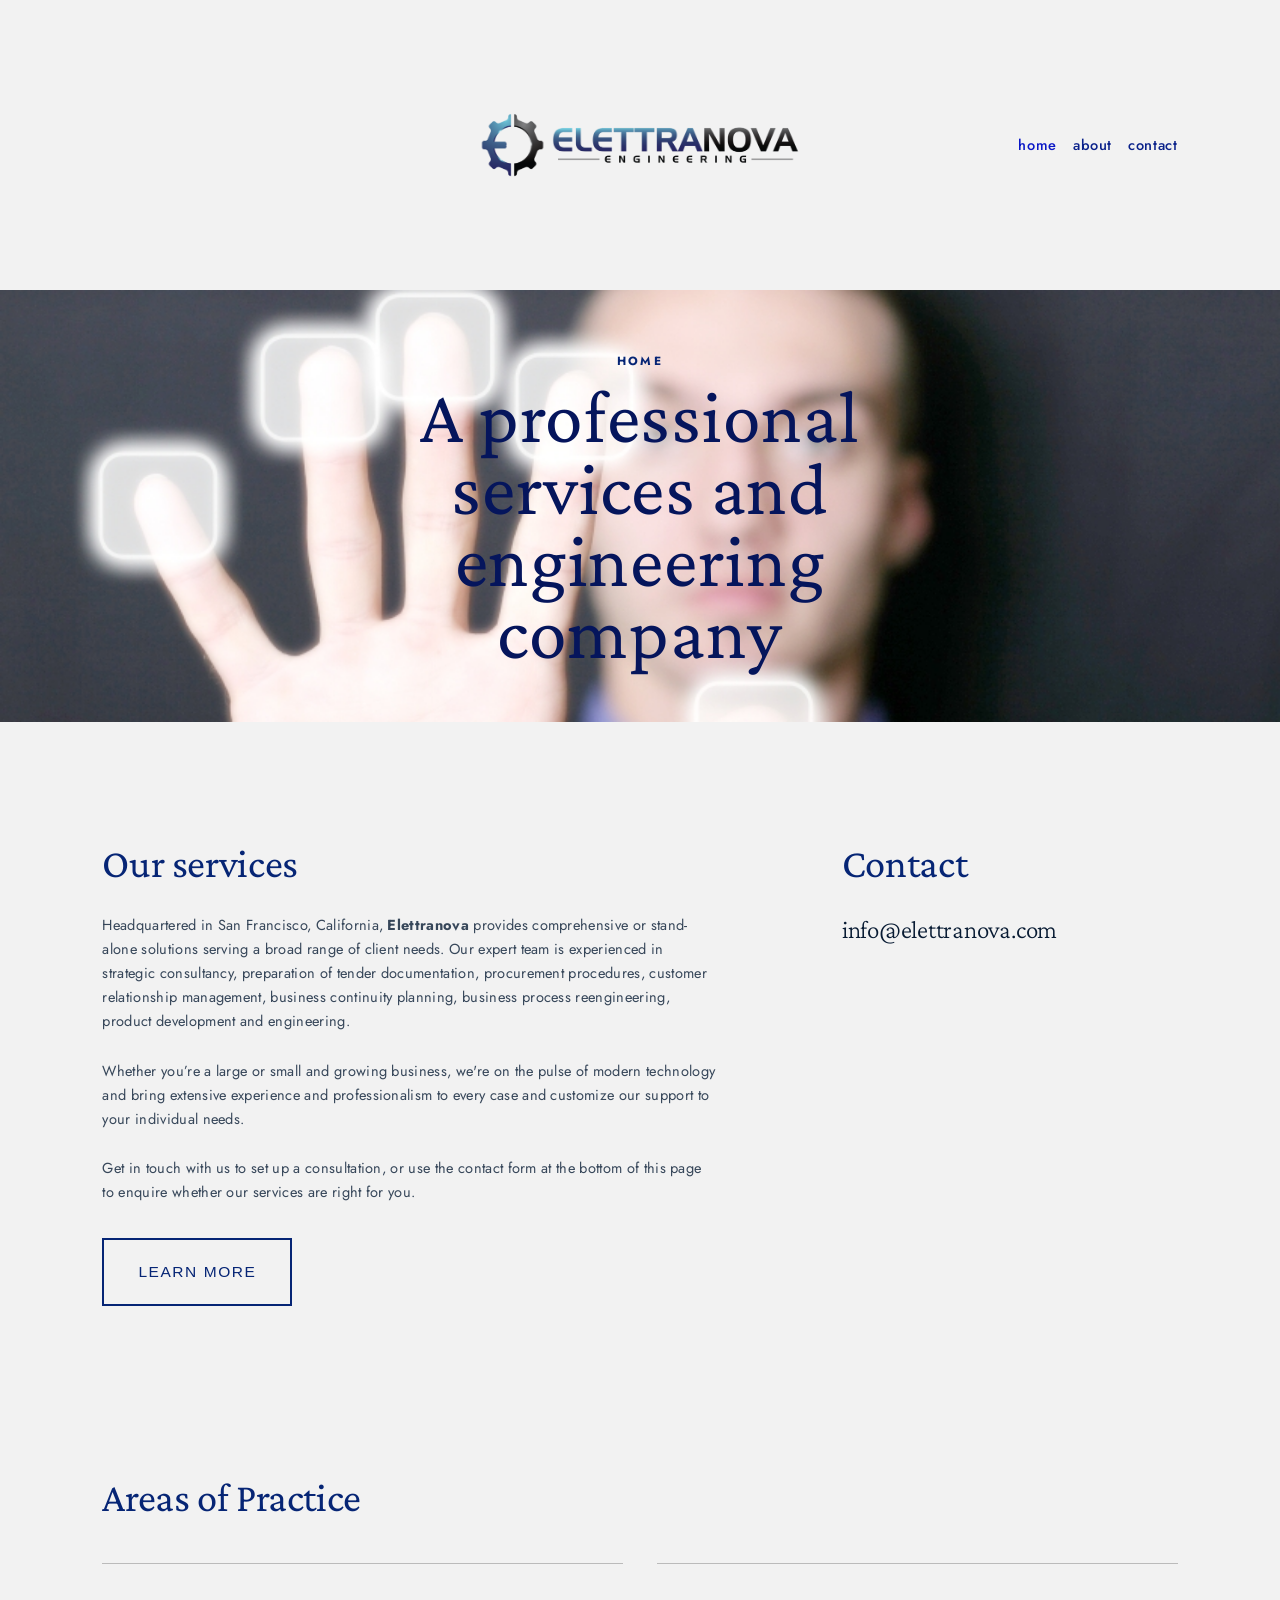
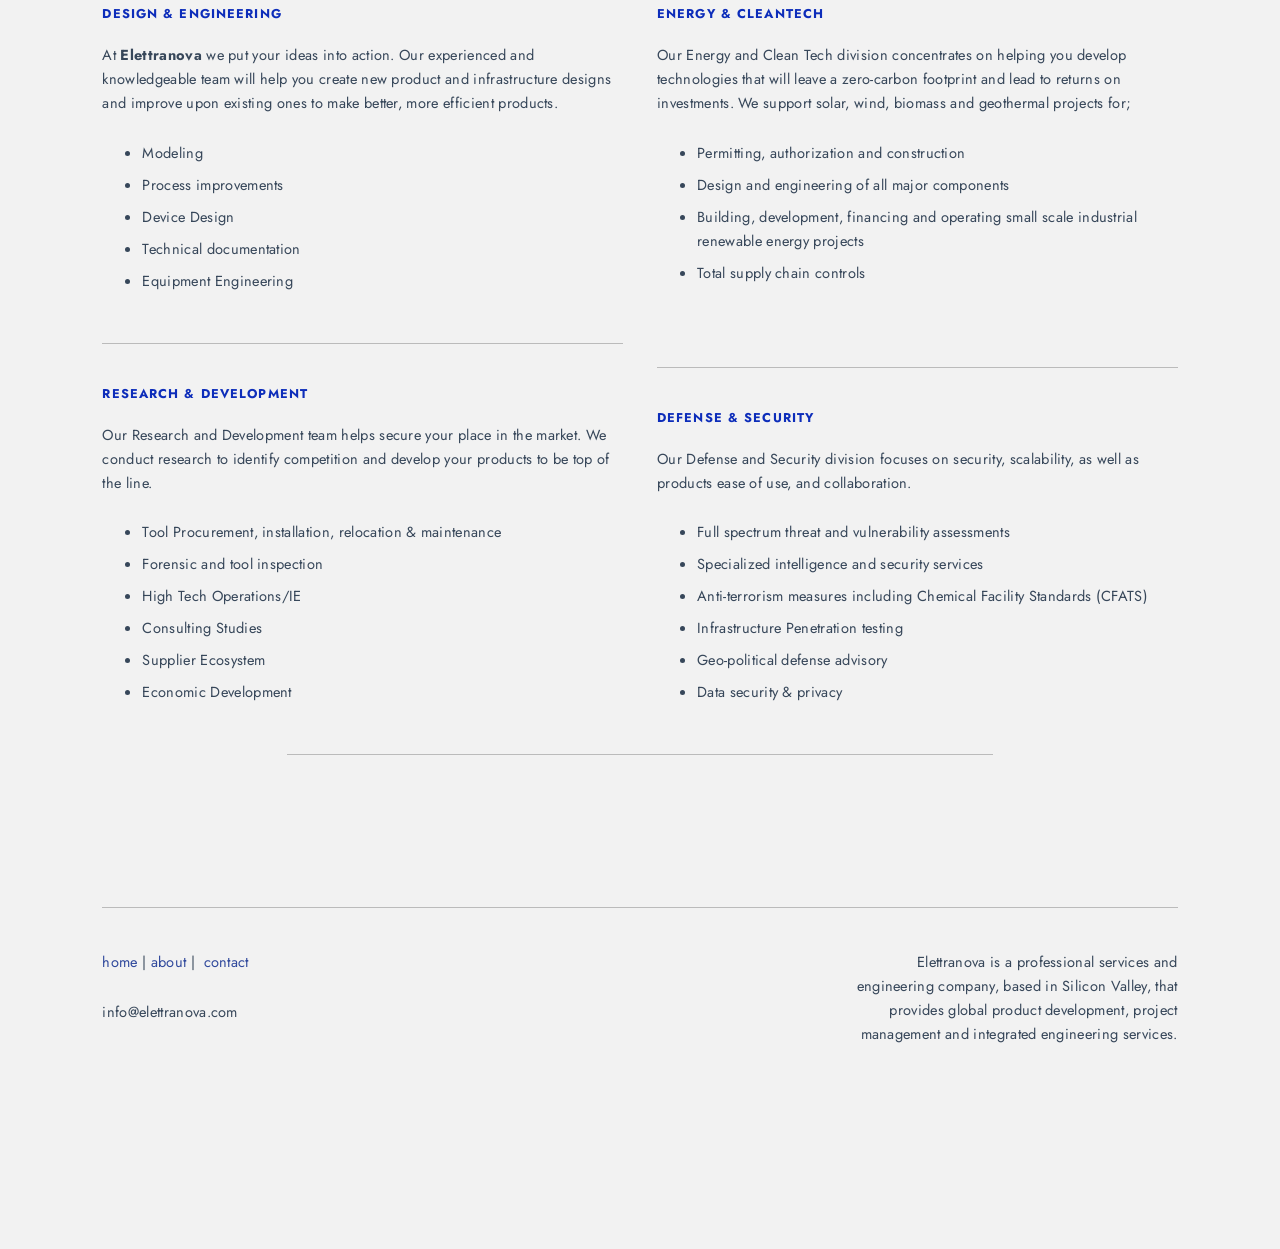
==== index.html @ cbf129d4 "Add static replica of elettranova.com Rebuild the Squarespace site as plain HTML/CSS/JS: home, about" ====
<!doctype html>
<html lang="en-US">
<head>
  <meta charset="utf-8">
  <meta name="viewport" content="width=device-width, initial-scale=1">
  <title>Elettranova Engineering</title>
  <meta name="description" content="A professional services and engineering company">
  <link rel="canonical" href="https://www.elettranova.com/">
  <meta property="og:site_name" content="Elettranova Engineering">
  <meta property="og:title" content="Elettranova Engineering">
  <meta property="og:type" content="website">
  <meta property="og:url" content="https://www.elettranova.com/">
  <meta property="og:description" content="A professional services and engineering company">
  <meta name="twitter:card" content="summary">
  <link rel="preload" href="./assets/fonts/jost-latin-400-normal.woff2" as="font" type="font/woff2" crossorigin>
  <link rel="stylesheet" href="./assets/css/style.css">
</head>
<body>
  <div class="overflow-wrapper">
    <div class="mobile-bar-wrapper">
      <button class="mobile-nav-toggle" type="button" aria-label="Open menu" aria-expanded="false" aria-controls="mobile-nav">
        <svg class="icon-hamburger" viewBox="0 0 24 18" aria-hidden="true"><path d="M0 1.5h24M0 8.5h24M0 15.5h24"/></svg>
        <svg class="icon-close" viewBox="0 0 24 18" aria-hidden="true"><path d="M5 2l14 14M19 2L5 16"/></svg>
      </button>
      <div class="mobile-branding-wrapper">
        <a href="./"><img src="./assets/img/logo.png" alt="Elettranova Engineering" width="1500" height="327"></a>
      </div>
      <div class="mobile-bar-flex-child"></div>
    </div>
    <div class="overlay-nav-container" id="mobile-nav">
      <nav class="mobile-primary-nav-links" aria-label="Mobile">
          <div class="nav-item active"><a href="./" aria-current="page">Home</a></div>
          <div class="nav-item"><a href="./about/">About</a></div>
          <div class="nav-item"><a href="./contact/">Contact</a></div>
      </nav>
    </div>
    <div class="site-container">
      <header class="site-header">
        <div class="header-left"></div>
        <div class="header-center">
          <div class="logo-wrapper">
            <div class="logo-image">
              <a href="./"><img src="./assets/img/logo.png" alt="Elettranova Engineering" width="1500" height="327"></a>
            </div>
          </div>
        </div>
        <div class="header-right">
          <nav class="site-navigation" aria-label="Primary">
            <div class="nav-item active"><a href="./" aria-current="page">Home</a></div>
            <div class="nav-item"><a href="./about/">About</a></div>
            <div class="nav-item"><a href="./contact/">Contact</a></div>
          </nav>
        </div>
      </header>
      <div class="page-banner-wrapper">
        <img class="page-banner-image" src="./assets/img/hero.jpg" alt="" width="849" height="401">
        <div class="page-text-wrapper">
          <h1 class="page-title">Home</h1>
          <div class="page-description"><p>A professional services and engineering company</p></div>
        </div>
      </div>
      <main class="site-page">
        <div class="main-content">
          <div class="row">
            <div class="col col-12">
              <div class="block pt0 pb0 spacer"><div class="spacer-inner">&nbsp;</div></div>
            </div>
          </div>
          <div class="row">
            <div class="col col-7">
              <div class="block text"><h1>Our services</h1><p>Headquartered in San Francisco, California, <strong>Elettranova</strong> provides comprehensive or stand-alone solutions serving a broad range of client needs. Our expert team is experienced in strategic consultancy, preparation of tender documentation, procurement procedures, customer relationship management, business continuity planning, business process reengineering, product development and engineering.</p><p>Whether you’re a large or small and growing business, we're on the pulse of modern technology and bring extensive experience and professionalism to every case and customize our support to your individual needs.</p><p>Get in touch with us to set up a consultation, or use the contact form at the bottom of this page to enquire whether our services are right for you.</p></div>
              <div class="block button-block"><a class="btn" href="./about/">Learn More</a></div>
            </div>
            <div class="col col-5">
              <div class="row">
                <div class="col col-1">
                  <div class="block spacer"><div class="spacer-inner">&nbsp;</div></div>
                </div>
                <div class="col col-4">
                  <div class="block text"><h1>Contact</h1><h2>info@elettranova.com</h2></div>
                </div>
              </div>
            </div>
          </div>
          <div class="row">
            <div class="col col-12">
              <div class="block spacer"><div class="spacer-inner" style="padding-bottom:7.11078%">&nbsp;</div></div>
              <div class="block text"><h1>Areas of Practice</h1></div>
              <div class="row">
                <div class="col col-6">
                  <div class="block rule"><hr></div>
                  <div class="block text"><h3>Design &amp; engineering</h3><p>At <strong>Elettranova</strong> we put your ideas into action. Our experienced and knowledgeable team will help you create new product and infrastructure designs and improve upon existing ones to make better, more efficient products.</p><ul><li><p>Modeling</p></li><li><p>Process improvements</p></li><li><p>Device Design</p></li><li><p>Technical documentation</p></li><li><p>Equipment Engineering</p></li></ul></div>
                  <div class="block rule"><hr></div>
                  <div class="block text"><h3>research &amp; development</h3><p>Our Research and Development team helps secure your place in the market. We conduct research to identify competition and develop your products to be top of the line.</p><ul><li><p>Tool Procurement, installation, relocation &amp; maintenance</p></li><li><p>Forensic and tool inspection</p></li><li><p>High Tech Operations/IE</p></li><li><p>Consulting Studies</p></li><li><p>Supplier Ecosystem</p></li><li><p>Economic Development</p></li></ul></div>
                </div>
                <div class="col col-6">
                  <div class="block rule"><hr></div>
                  <div class="block text"><h3>energy &amp; cleantech</h3><p>Our Energy and Clean Tech division concentrates on helping you develop technologies that will leave a zero-carbon footprint and lead to returns on investments. We support solar, wind, biomass and geothermal projects for;</p><ul><li><p>Permitting, authorization and construction</p></li><li><p>Design and engineering of all major components</p></li><li><p>Building, development, financing and operating small scale industrial renewable energy projects</p></li><li><p>Total supply chain controls</p><p>&nbsp;</p></li></ul></div>
                  <div class="block rule"><hr></div>
                  <div class="block text"><h3>defense &amp; security</h3><p>Our Defense and Security division focuses on security, scalability, as well as products ease of use, and collaboration.</p><ul><li><p>Full spectrum threat and vulnerability assessments</p></li><li><p>Specialized intelligence and security services</p></li><li><p>Anti-terrorism measures including Chemical Facility Standards (CFATS)</p></li><li><p>Infrastructure Penetration testing</p></li><li><p>Geo-political defense advisory</p></li><li><p>Data security &amp; privacy</p></li></ul></div>
                </div>
              </div>
              <div class="row">
                <div class="col col-2">
                  <div class="block spacer"><div class="spacer-inner">&nbsp;</div></div>
                </div>
                <div class="col col-8">
                  <div class="block rule"><hr></div>
                </div>
                <div class="col col-2">
                  <div class="block spacer"><div class="spacer-inner">&nbsp;</div></div>
                </div>
              </div>
            </div>
          </div>
        </div>
      </main>
      <footer class="site-footer">
        <div class="row">
          <div class="col col-12">
            <div class="block pt0 rule"><hr></div>
            <div class="row">
              <div class="col col-7">
                <div class="block text"><p><a href="./">home&nbsp;</a>|&nbsp;<a href="./about/">about&nbsp;</a>|&nbsp;&nbsp;<a href="./contact/">contact</a></p><p>info@elettranova.com</p></div>
              </div>
              <div class="col col-1">
                <div class="block spacer"><div class="spacer-inner">&nbsp;</div></div>
              </div>
              <div class="col col-4">
                <div class="block text"><p class="right">Elettranova is a professional services and engineering company, based in Silicon Valley, that provides global product development, project management and integrated engineering services.</p><p class="right">&nbsp;</p></div>
              </div>
            </div>
            <div class="block spacer"><div class="spacer-inner">&nbsp;</div></div>
          </div>
        </div>
      </footer>
    </div>
  </div>
  <script src="./assets/js/main.js"></script>
</body>
</html>
---- assets/css/style.css ----
/* Elettranova Engineering — static site styles */

/* ---------- Fonts (self-hosted, SIL Open Font License) ---------- */
@font-face { font-family: "Jost"; font-weight: 400; font-style: normal; font-display: swap; size-adjust: 91%; src: url("../fonts/jost-latin-400-normal.woff2") format("woff2"); }
@font-face { font-family: "Jost"; font-weight: 500; font-style: normal; font-display: swap; size-adjust: 91%; src: url("../fonts/jost-latin-500-normal.woff2") format("woff2"); }
@font-face { font-family: "Jost"; font-weight: 700; font-style: normal; font-display: swap; size-adjust: 91%; src: url("../fonts/jost-latin-700-normal.woff2") format("woff2"); }
@font-face { font-family: "Jost"; font-weight: 700; font-style: italic; font-display: swap; size-adjust: 91%; src: url("../fonts/jost-latin-700-italic.woff2") format("woff2"); }
@font-face { font-family: "Crimson Pro"; font-weight: 300; font-style: normal; font-display: swap; size-adjust: 105%; src: url("../fonts/crimson-pro-latin-300-normal.woff2") format("woff2"); }
@font-face { font-family: "Crimson Pro"; font-weight: 400; font-style: normal; font-display: swap; size-adjust: 105%; src: url("../fonts/crimson-pro-latin-400-normal.woff2") format("woff2"); }
@font-face { font-family: "Barlow Condensed"; font-weight: 500; font-style: normal; font-display: swap; src: url("../fonts/barlow-condensed-latin-500-normal.woff2") format("woff2"); }
@font-face { font-family: "Barlow Condensed"; font-weight: 700; font-style: normal; font-display: swap; src: url("../fonts/barlow-condensed-latin-700-normal.woff2") format("woff2"); }

:root {
  --bg: #f2f2f2;
  --text: rgba(8, 27, 51, .8);
  --ink: #081b33;
  --heading: #062575;
  --accent: #0d2dba;
  --link: #30499c;
  --nav: #0a218a;
  --nav-active: #0a17c7;
  --rule: #bbb;
  --sans: "Jost", "Futura PT", Futura, "Century Gothic", "Trebuchet MS", sans-serif;
  --serif: "Crimson Pro", Calluna, Georgia, "Times New Roman", serif;
  --condensed: "Barlow Condensed", "Futura PT Condensed", "Arial Narrow", sans-serif;
  --outer: 8vw;
  --gutter: 17px;
}

/* ---------- Base ---------- */
*, *::before, *::after { box-sizing: border-box; }
html { -webkit-text-size-adjust: 100%; }
body {
  margin: 0;
  background: var(--bg);
  color: var(--text);
  font-family: var(--sans);
  font-size: 16px;
  font-weight: 400;
  line-height: 1.5em;
  letter-spacing: .02em;
  text-rendering: optimizeLegibility;
  -webkit-font-smoothing: antialiased;
  overflow-x: hidden;
}
img { border: 0; max-width: 100%; }
a { color: var(--link); text-decoration: none; }
strong { font-weight: 700; }
.overflow-wrapper { min-height: 100vh; background: var(--bg); position: relative; }

/* ---------- Desktop header ---------- */
.site-header {
  display: flex;
  align-items: center;
  margin: 68px 0 0;
  padding: 0 var(--outer);
}
.site-header > div { flex: 1 1 0; display: flex; align-items: center; }
.site-header > .header-center { flex: 0 0 auto; }
.site-header > .header-right { justify-content: flex-end; }
.logo-wrapper { margin: 42px 0; }
.logo-image { line-height: 0; }
.logo-image a { display: block; }
.logo-image img { display: block; width: auto; height: auto; max-width: 100%; max-height: 70px; }
.site-navigation {
  display: flex;
  font-size: 16px;
  font-weight: 500;
  line-height: 1em;
  letter-spacing: .04em;
  text-transform: lowercase;
}
.site-navigation .nav-item + .nav-item { margin-left: 16px; }
.site-navigation a { color: var(--nav); transition: color .14s linear; }
.site-navigation .active a,
.site-navigation a:hover { color: var(--nav-active); }

/* ---------- Mobile bar + overlay nav ---------- */
.mobile-bar-wrapper { display: none; }
.overlay-nav-container { display: none; }

/* ---------- Page banner (home) ---------- */
.page-banner-wrapper {
  position: relative;
  display: flex;
  align-items: center;
  justify-content: center;
  min-height: 48vh;
  margin-top: 68px;
  background: var(--ink);
  overflow: hidden;
}
.page-banner-image {
  position: absolute;
  inset: 0;
  width: 100%;
  height: 100%;
  max-width: none;
  object-fit: cover;
  object-position: 50% 50%;
}
.page-text-wrapper { position: relative; text-align: center; }
.page-banner-wrapper .page-text-wrapper {
  width: 60%;
  padding: 0 5vw;
  margin: 24px 0;
}
.page-title {
  margin: 0 auto 3px;
  font-family: var(--sans);
  font-weight: 700;
  text-transform: uppercase;
  letter-spacing: .18em;
}
.page-banner-wrapper .page-title {
  max-width: 546px;
  font-size: 13px;
  line-height: 2.6em;
  color: var(--heading);
}
.page-description p {
  margin: 0;
  font-family: var(--serif);
  line-height: 1em;
}
.page-banner-wrapper .page-description p {
  font-size: clamp(45px, 5.625vw, 81px);
  font-weight: 400;
  letter-spacing: .01em;
  color: #05155c;
}

/* ---------- Page intro (about / contact) ---------- */
.page-intro {
  max-width: 50vw;
  margin: 90px auto 135px;
}
.page-intro .page-title {
  font-size: 14px;
  line-height: 2em;
  color: var(--accent);
}
.page-intro .page-description p {
  font-size: clamp(44px, 5.625vw, 81px);
  font-weight: 300;
  letter-spacing: -.01em;
  color: var(--heading);
}

/* ---------- Page body ---------- */
.site-page {
  max-width: 1920px;
  padding: 0 var(--outer);
  margin-bottom: max(var(--outer), 68px);
}
.page-banner-wrapper + .site-page { margin-top: 68px; }
.site-page::before, .site-page::after { content: ""; display: table; clear: both; }

/* ---------- 12-column grid ---------- */
.row { --cols: 12; }
.main-content > .row, .site-footer > .row { margin: 0 calc(var(--gutter) * -1); }
.row::after { content: ""; display: table; clear: both; }
.col { float: left; min-height: 1px; }
.col-1 { width: calc(1 / var(--cols) * 100%); }
.col-2 { width: calc(2 / var(--cols) * 100%); }
.col-3 { width: calc(3 / var(--cols) * 100%); }
.col-4 { width: calc(4 / var(--cols) * 100%); }
.col-5 { width: calc(5 / var(--cols) * 100%); }
.col-6 { width: calc(6 / var(--cols) * 100%); }
.col-7 { width: calc(7 / var(--cols) * 100%); }
.col-8 { width: calc(8 / var(--cols) * 100%); }
.col-9 { width: calc(9 / var(--cols) * 100%); }
.col-10 { width: calc(10 / var(--cols) * 100%); }
.col-11 { width: calc(11 / var(--cols) * 100%); }
.col-12 { width: calc(12 / var(--cols) * 100%); }
.col-2 > .row { --cols: 2; }
.col-3 > .row { --cols: 3; }
.col-4 > .row { --cols: 4; }
.col-5 > .row { --cols: 5; }
.col-6 > .row { --cols: 6; }
.col-7 > .row { --cols: 7; }
.col-8 > .row { --cols: 8; }
.col-9 > .row { --cols: 9; }
.col-10 > .row { --cols: 10; }
.col-11 > .row { --cols: 11; }
.block { padding: var(--gutter); }
.block::after { content: ""; display: table; clear: both; }
.block.pt0 { padding-top: 0; }
.block.pb0 { padding-bottom: 0; }

.spacer-inner { height: 34px; }
.spacer-inner[style] { height: auto; }

.rule hr {
  height: 1px;
  margin: 8px 0;
  border: 0;
  background: var(--rule);
}

.image img { display: block; width: 100%; height: auto; aspect-ratio: 1 / 1.208; object-fit: cover; }
.image { padding-bottom: calc(var(--gutter) + 16px); }

/* ---------- Text blocks ---------- */
.text h1, .text h2, .text h3, .text p { white-space: normal; }
.text h1 {
  margin: 0 0 .67em;
  font-family: var(--serif);
  font-size: clamp(28px, 3.0208vw, 43.5px);
  font-weight: 400;
  line-height: 1.2em;
  letter-spacing: -.01em;
  color: var(--heading);
}
.text h2 {
  margin: .83em 0;
  font-family: var(--serif);
  font-size: clamp(22px, 1.875vw, 27px);
  font-weight: 300;
  line-height: 1.4em;
  letter-spacing: -.01em;
  color: var(--ink);
}
.text h3 {
  margin: 0 0 1em;
  font-size: 14px;
  font-weight: 700;
  line-height: 1.2em;
  letter-spacing: .08em;
  text-transform: uppercase;
  color: var(--accent);
}
.text p { margin: 1.25em 0 1.6em; }
.text ul { margin: 16px 0 0; padding-left: 40px; }
.text li p { margin: 8px 0; }
.text > :first-child { margin-top: 0; }
.text > :last-child { margin-bottom: 0; }
.text .right { text-align: right; }

/* ---------- Buttons ---------- */
.btn {
  display: inline-block;
  padding: 21px 34px;
  border: 2px solid var(--heading);
  background: transparent;
  color: var(--heading);
  font-family: var(--condensed);
  font-size: 15.5px;
  font-weight: 500;
  line-height: 22px;
  letter-spacing: .1em;
  text-transform: uppercase;
  text-align: center;
  transition: background-color .1s linear, color .1s linear;
}
.btn:hover { background: var(--heading); color: #fff; }

/* ---------- Contact form ---------- */
.contact-form { line-height: 19px; }
.contact-form fieldset { min-width: 0; margin: 0; padding: 0; border: 0; }
.contact-form legend { display: block; padding: 0; }
.contact-form .form-item { margin-bottom: 18px; }
.contact-form .title { display: block; height: 19px; line-height: 19px; white-space: nowrap; }
.contact-form label.title { height: 23px; }
.contact-form label.phone-title { height: 19px; }
.contact-form .required {
  margin-left: 7px;
  font-size: 12px;
  line-height: 12px;
  opacity: .7;
}
.contact-form .name-fields { display: flex; gap: 10px; }
.contact-form .name-fields .field { flex: 1 1 0; min-width: 0; padding-top: 4px; }
.contact-form .caption {
  display: block;
  margin-bottom: 1px;
  font-size: 12px;
  line-height: 14px;
  white-space: nowrap;
}
.contact-form .caption .required { margin-left: 5px; }
.contact-form input[type="text"],
.contact-form input[type="email"],
.contact-form input[type="tel"],
.contact-form textarea {
  display: block;
  width: 100%;
  margin: 0;
  padding: 10px;
  border: 1px solid #a9a9a9;
  border-radius: 0;
  background: #fafafa;
  color: #000;
  font-family: var(--sans);
  font-size: 16px;
  line-height: 19px;
  letter-spacing: normal;
  -webkit-appearance: none;
  appearance: none;
}
.contact-form textarea { min-height: 100px; height: 100px; resize: vertical; }
.contact-form input:focus,
.contact-form textarea:focus { outline: 2px solid var(--ink); outline-offset: -2px; }
.contact-form .option { margin: 6px 0 4px; font-size: 13px; line-height: 16px; }
.contact-form .option label { display: flex; width: fit-content; align-items: center; cursor: pointer; }
.contact-form .option input {
  flex: none;
  width: 16px;
  height: 16px;
  margin: 0 11px 0 0;
  border: 1px solid #a9a9a9;
  border-radius: 0;
  background: #fafafa;
  cursor: pointer;
  -webkit-appearance: none;
  appearance: none;
}
.contact-form .option input:checked {
  background: #fafafa url("data:image/svg+xml,%3Csvg xmlns='http://www.w3.org/2000/svg' viewBox='0 0 14 14'%3E%3Cpath d='M3 7.2l2.6 2.6L11 4.4' fill='none' stroke='%23081b33' stroke-width='1.6'/%3E%3C/svg%3E") center / 14px no-repeat;
}
.contact-form .option input:focus-visible { outline: 2px solid var(--ink); outline-offset: 1px; }
.contact-form .description {
  margin: 0 0 4px;
  padding: 6px 0;
  font-size: 12px;
  line-height: 14px;
  opacity: .7;
}
.contact-form .hp { position: absolute; left: -5000px; }
.contact-form .field-error {
  display: none;
  margin: 6px 0 0;
  font-size: 13px;
  line-height: 16px;
  color: #cc3b3b;
}
.contact-form .invalid .field-error { display: block; }
.contact-form .invalid input:not([type="checkbox"]),
.contact-form .invalid textarea { border-color: #cc3b3b; }
.contact-form button {
  display: inline-block;
  margin: 0;
  padding: 16px 40px;
  border: 2px solid var(--ink);
  border-radius: 0;
  background: transparent;
  color: var(--ink);
  font-family: var(--condensed);
  font-size: 16px;
  font-weight: 700;
  line-height: 19px;
  letter-spacing: 1px;
  text-transform: uppercase;
  cursor: pointer;
  transition: background-color .1s linear, color .1s linear;
  -webkit-appearance: none;
  appearance: none;
}
.contact-form button:hover { background: var(--ink); color: #fff; }
.form-submitted { margin: 0; }

/* ---------- Footer ---------- */
.site-footer {
  max-width: 1920px;
  padding: 0 var(--outer);
  margin: 0 0 68px;
}

/* ---------- Tablet / mobile chrome (<= 768px) ---------- */
@media only screen and (max-width: 768px) {
  :root { --outer: 6vw; }
  .site-header { display: none; }

  .mobile-bar-wrapper {
    position: relative;
    z-index: 9999;
    display: flex;
    justify-content: space-between;
    align-items: center;
    width: 100%;
  }
  .mobile-nav-toggle {
    display: block;
    margin: 0;
    padding: 6vw;
    border: 0;
    background: none;
    line-height: 0;
    cursor: pointer;
    -webkit-tap-highlight-color: transparent;
  }
  .mobile-nav-toggle svg { display: block; width: 24px; height: 18px; fill: none; stroke: rgba(8, 27, 51, .6); stroke-width: 1.5px; }
  .mobile-nav-toggle .icon-close { display: none; stroke-width: 2px; }
  .mobile-menu-open .mobile-nav-toggle .icon-close { display: block; }
  .mobile-menu-open .mobile-nav-toggle .icon-hamburger { display: none; }
  .mobile-branding-wrapper a { display: block; max-width: 38px; margin: auto; }
  .mobile-branding-wrapper img { display: block; max-width: 100%; height: auto; }
  .mobile-bar-flex-child { width: calc(24px + 12vw); }

  .overlay-nav-container {
    position: absolute;
    z-index: 9998;
    top: 0;
    right: 0;
    bottom: 0;
    left: 0;
    min-height: 100vh;
    display: flex;
    flex-direction: column;
    align-items: center;
    justify-content: center;
    background: var(--bg);
    text-align: center;
    opacity: 0;
    visibility: hidden;
    pointer-events: none;
    transition: opacity .1s linear, visibility 0s linear .1s;
  }
  .mobile-menu-open .overlay-nav-container {
    position: fixed;
    opacity: 1;
    visibility: visible;
    pointer-events: auto;
    transition: opacity .1s linear;
  }
  .mobile-menu-open { overflow: hidden; }
  .mobile-primary-nav-links {
    width: 100%;
    font-size: 18px;
    font-weight: 700;
    line-height: 2em;
    letter-spacing: .08em;
    text-transform: uppercase;
  }
  .mobile-primary-nav-links a { display: block; color: var(--ink); }

  .page-banner-wrapper { margin-top: 0; }
}

@media only screen and (max-width: 767px) {
  .page-intro { max-width: 90vw; }
}

/* ---------- Stacked grid (<= 640px) ---------- */
@media only screen and (max-width: 640px) {
  .page-banner-wrapper .page-text-wrapper { width: 100%; }
  .col { float: none; width: 100%; }
  .block, .block.pt0, .block.pb0 { padding: var(--gutter); }
  .image { padding-bottom: calc(var(--gutter) + 16px); }
  .block.spacer { display: none; }
}
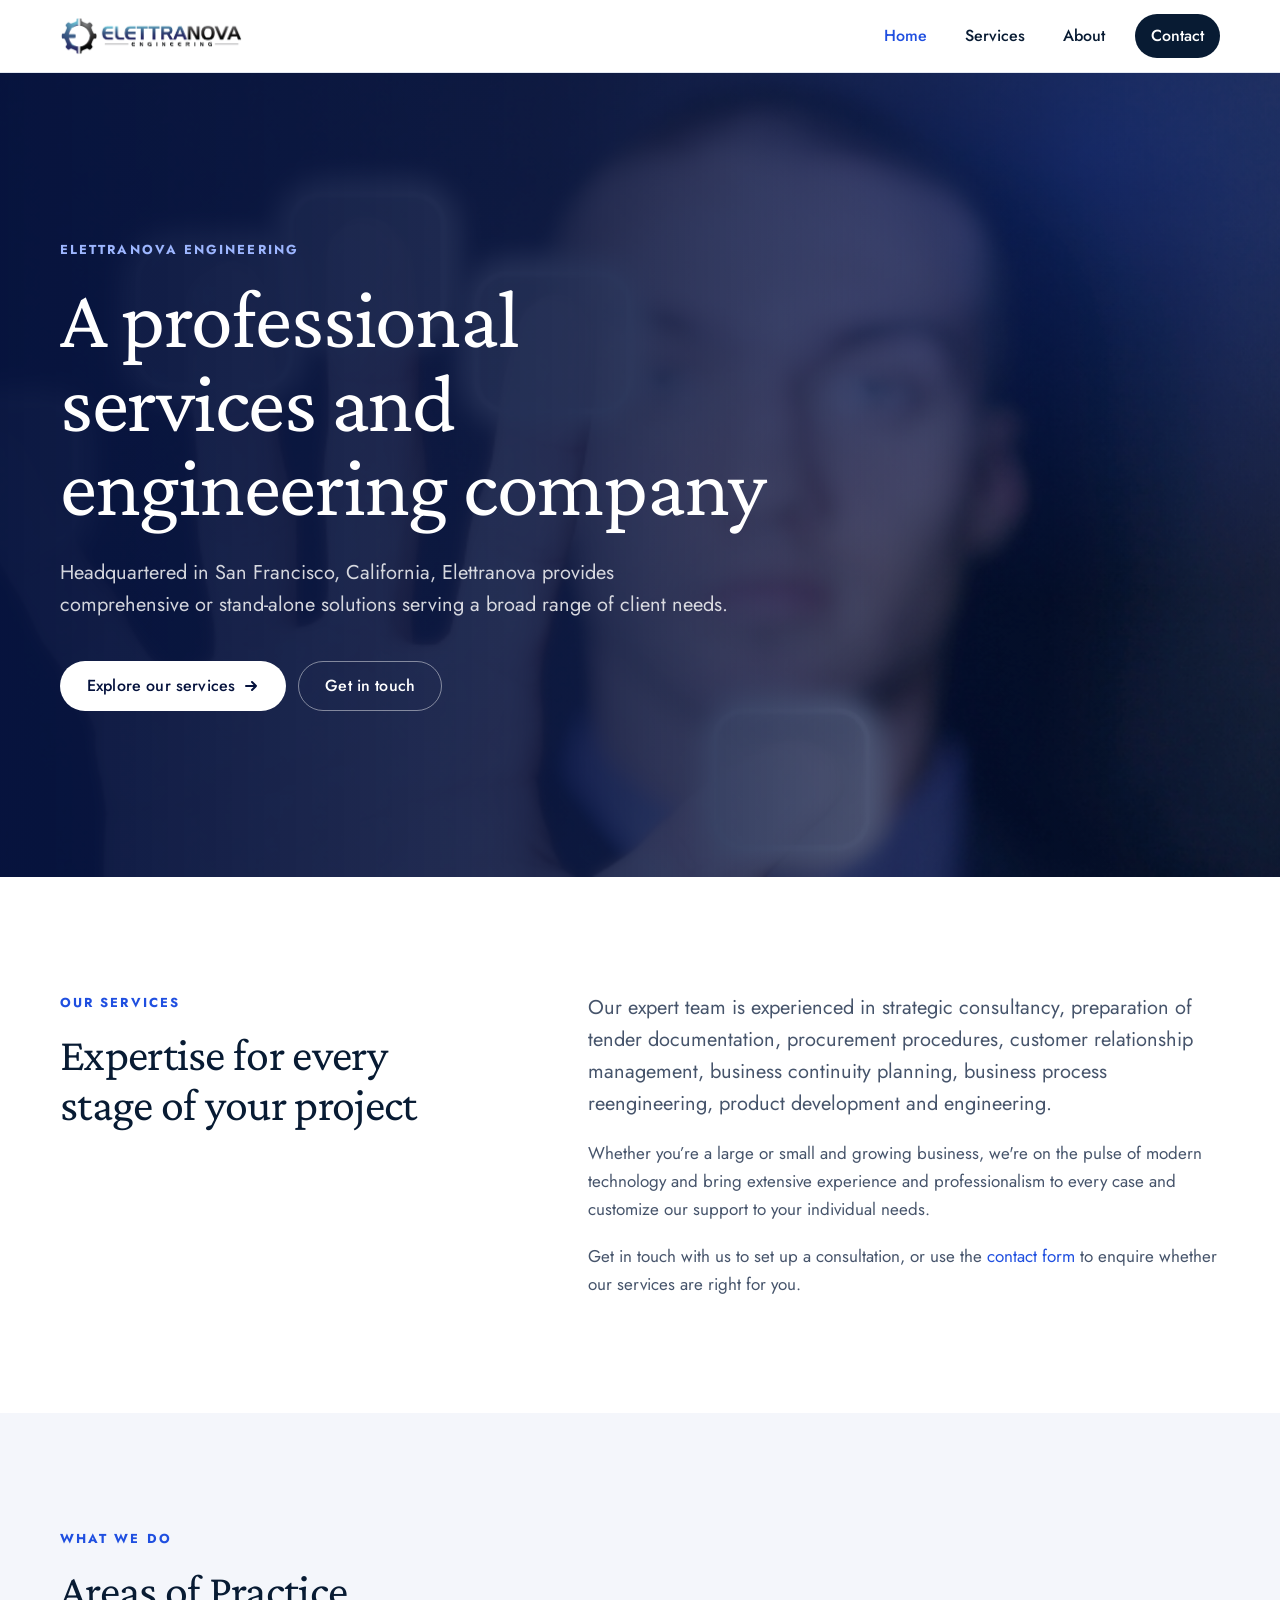
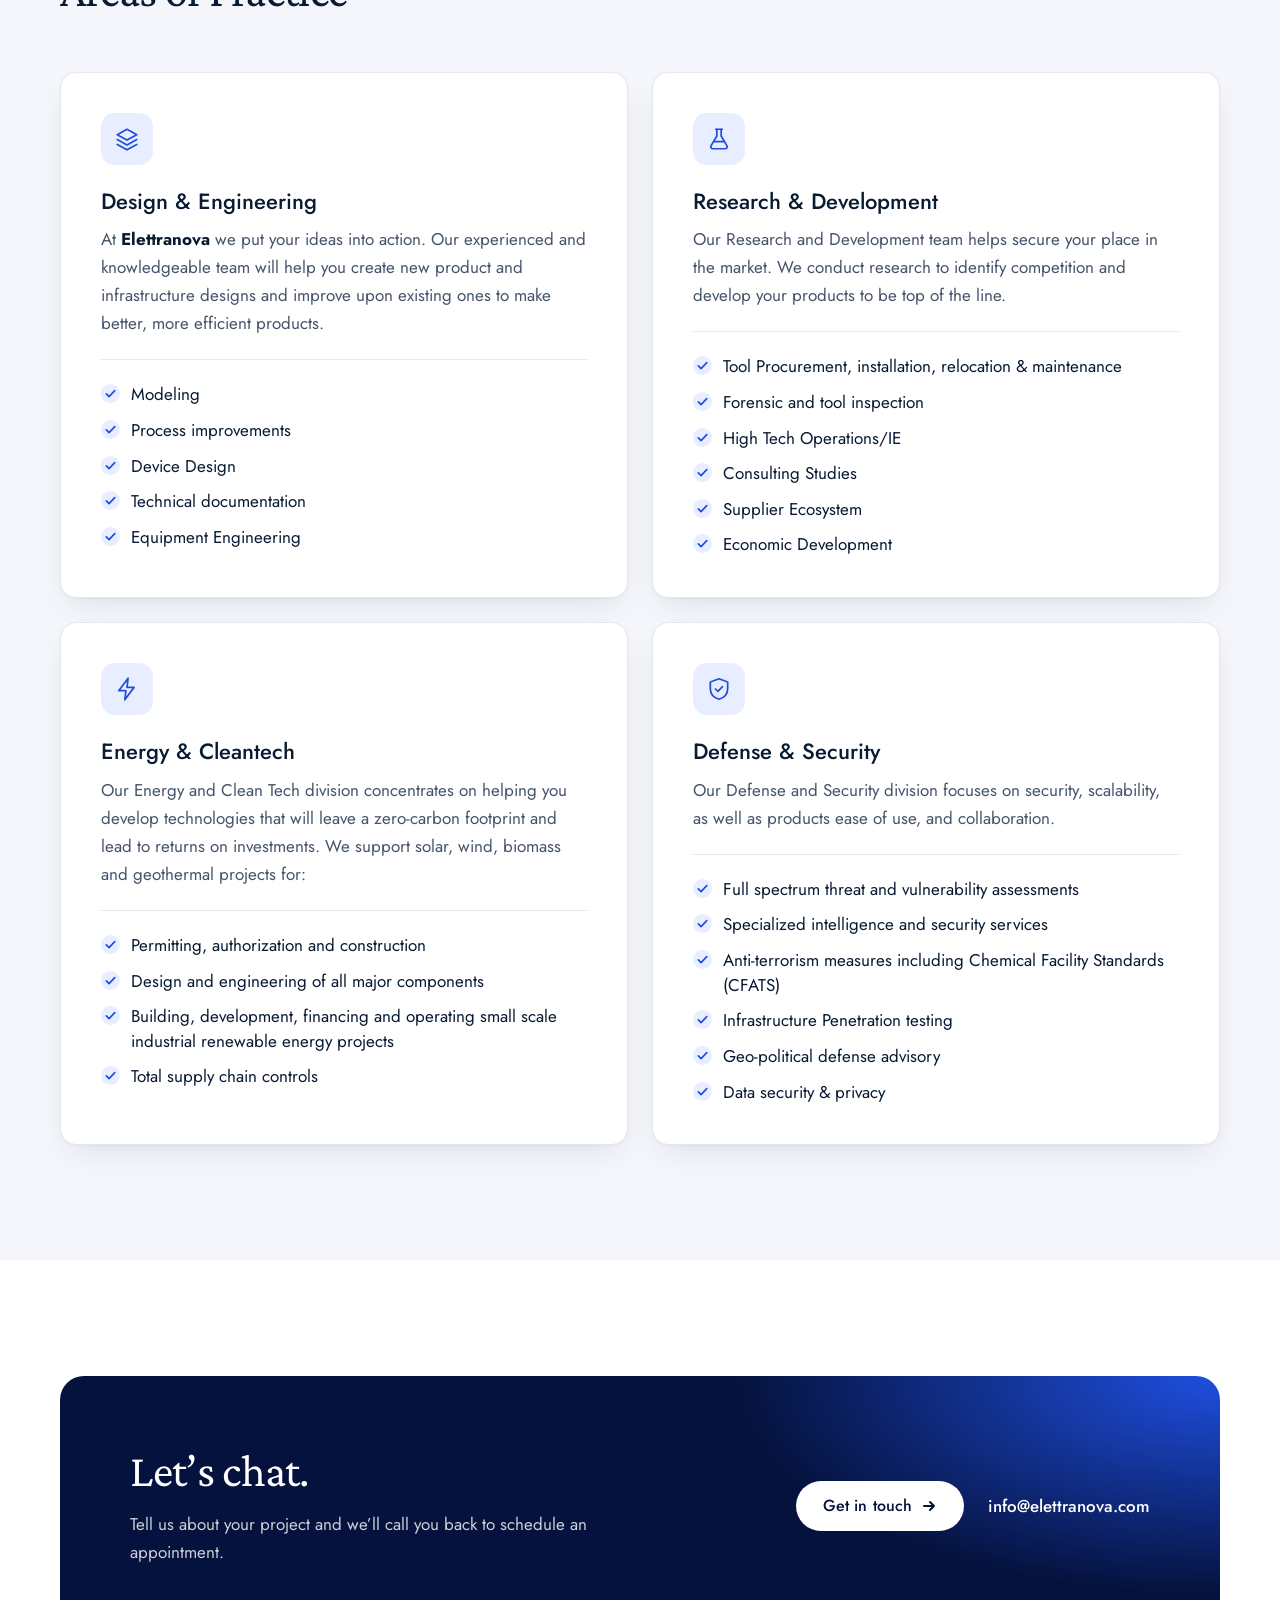
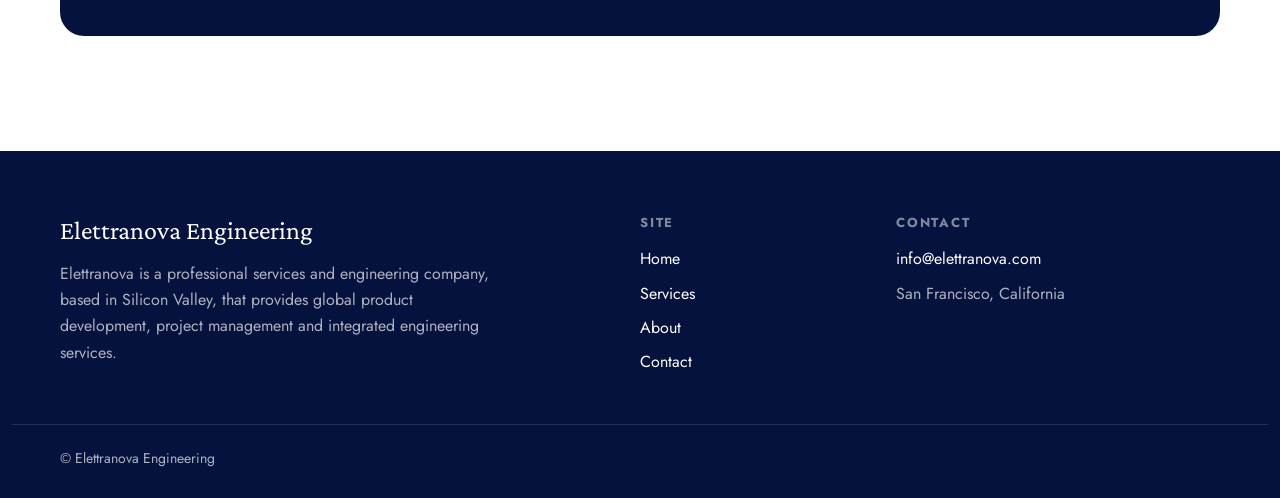
==== commit d26473ea: "Redesign site around services; remove Leadership section Modernise the layout: sticky header, full-w" ====
--- a/index.html
+++ b/index.html
@@ -12,130 +12,156 @@
   <meta property="og:url" content="https://www.elettranova.com/">
   <meta property="og:description" content="A professional services and engineering company">
   <meta name="twitter:card" content="summary">
+  <meta name="theme-color" content="#05123d">
   <link rel="preload" href="./assets/fonts/jost-latin-400-normal.woff2" as="font" type="font/woff2" crossorigin>
   <link rel="stylesheet" href="./assets/css/style.css">
 </head>
 <body>
-  <div class="overflow-wrapper">
-    <div class="mobile-bar-wrapper">
-      <button class="mobile-nav-toggle" type="button" aria-label="Open menu" aria-expanded="false" aria-controls="mobile-nav">
-        <svg class="icon-hamburger" viewBox="0 0 24 18" aria-hidden="true"><path d="M0 1.5h24M0 8.5h24M0 15.5h24"/></svg>
-        <svg class="icon-close" viewBox="0 0 24 18" aria-hidden="true"><path d="M5 2l14 14M19 2L5 16"/></svg>
+  <header class="site-header">
+    <div class="wrap header-inner">
+      <a class="logo" href="./"><img src="./assets/img/logo.png" alt="Elettranova Engineering" width="1500" height="327"></a>
+      <button class="mobile-nav-toggle" type="button" aria-label="Open menu" aria-expanded="false" aria-controls="site-nav">
+        <svg class="icon-hamburger" viewBox="0 0 24 24" aria-hidden="true"><path d="M3 6.5h18M3 12h18M3 17.5h18"/></svg>
+        <svg class="icon-close" viewBox="0 0 24 24" aria-hidden="true"><path d="M5 5l14 14M19 5L5 19"/></svg>
       </button>
-      <div class="mobile-branding-wrapper">
-        <a href="./"><img src="./assets/img/logo.png" alt="Elettranova Engineering" width="1500" height="327"></a>
-      </div>
-      <div class="mobile-bar-flex-child"></div>
-    </div>
-    <div class="overlay-nav-container" id="mobile-nav">
-      <nav class="mobile-primary-nav-links" aria-label="Mobile">
-          <div class="nav-item active"><a href="./" aria-current="page">Home</a></div>
-          <div class="nav-item"><a href="./about/">About</a></div>
-          <div class="nav-item"><a href="./contact/">Contact</a></div>
+      <nav class="site-nav" id="site-nav" aria-label="Primary">
+        <a href="./" aria-current="page">Home</a>
+        <a href="./#services">Services</a>
+        <a href="./about/">About</a>
+        <a class="nav-cta" href="./contact/">Contact</a>
       </nav>
     </div>
-    <div class="site-container">
-      <header class="site-header">
-        <div class="header-left"></div>
-        <div class="header-center">
-          <div class="logo-wrapper">
-            <div class="logo-image">
-              <a href="./"><img src="./assets/img/logo.png" alt="Elettranova Engineering" width="1500" height="327"></a>
-            </div>
+  </header>
+
+  <main>
+    <section class="hero">
+      <img class="hero-image" src="./assets/img/hero.jpg" alt="" width="849" height="401">
+      <div class="wrap hero-inner">
+        <span class="eyebrow">Elettranova Engineering</span>
+        <h1>A professional services and engineering company</h1>
+        <p class="lead">Headquartered in San Francisco, California, Elettranova provides comprehensive or stand-alone solutions serving a broad range of client needs.</p>
+        <div class="hero-actions">
+          <a class="btn btn-light" href="#services">Explore our services <svg viewBox="0 0 16 16" aria-hidden="true"><path d="M3 8h10M9 4l4 4-4 4"/></svg></a>
+          <a class="btn btn-ghost" href="./contact/">Get in touch</a>
+        </div>
+      </div>
+    </section>
+
+    <section class="section">
+      <div class="wrap split">
+        <div>
+          <span class="eyebrow">Our services</span>
+          <h2>Expertise for every stage of your project</h2>
+        </div>
+        <div class="prose">
+          <p class="lead">Our expert team is experienced in strategic consultancy, preparation of tender documentation, procurement procedures, customer relationship management, business continuity planning, business process reengineering, product development and engineering.</p>
+          <p>Whether you’re a large or small and growing business, we're on the pulse of modern technology and bring extensive experience and professionalism to every case and customize our support to your individual needs.</p>
+          <p>Get in touch with us to set up a consultation, or use the <a href="./contact/">contact form</a> to enquire whether our services are right for you.</p>
+        </div>
+      </div>
+    </section>
+
+    <section class="section section-soft" id="services">
+      <div class="wrap">
+        <div class="section-head">
+          <span class="eyebrow">What we do</span>
+          <h2>Areas of Practice</h2>
+        </div>
+        <div class="cards">
+          <article class="card" id="design">
+            <span class="card-icon"><svg viewBox="0 0 24 24" aria-hidden="true"><path d="M12 3l9 5-9 5-9-5 9-5z"/><path d="M3 12.5l9 5 9-5"/><path d="M3 17l9 5 9-5"/></svg></span>
+            <h3>Design &amp; Engineering</h3>
+            <p>At <strong>Elettranova</strong> we put your ideas into action. Our experienced and knowledgeable team will help you create new product and infrastructure designs and improve upon existing ones to make better, more efficient products.</p>
+            <ul class="checklist">
+              <li>Modeling</li>
+              <li>Process improvements</li>
+              <li>Device Design</li>
+              <li>Technical documentation</li>
+              <li>Equipment Engineering</li>
+            </ul>
+          </article>
+          <article class="card" id="research">
+            <span class="card-icon"><svg viewBox="0 0 24 24" aria-hidden="true"><path d="M9 3h6"/><path d="M10 3v6.2L4.6 18.4A1.8 1.8 0 0 0 6.2 21h11.6a1.8 1.8 0 0 0 1.6-2.6L14 9.2V3"/><path d="M7.6 14.5h8.8"/></svg></span>
+            <h3>Research &amp; Development</h3>
+            <p>Our Research and Development team helps secure your place in the market. We conduct research to identify competition and develop your products to be top of the line.</p>
+            <ul class="checklist">
+              <li>Tool Procurement, installation, relocation &amp; maintenance</li>
+              <li>Forensic and tool inspection</li>
+              <li>High Tech Operations/IE</li>
+              <li>Consulting Studies</li>
+              <li>Supplier Ecosystem</li>
+              <li>Economic Development</li>
+            </ul>
+          </article>
+          <article class="card" id="energy">
+            <span class="card-icon"><svg viewBox="0 0 24 24" aria-hidden="true"><path d="M13 2L4.5 13.5H11L10 22l8.5-11.5H12L13 2z"/></svg></span>
+            <h3>Energy &amp; Cleantech</h3>
+            <p>Our Energy and Clean Tech division concentrates on helping you develop technologies that will leave a zero-carbon footprint and lead to returns on investments. We support solar, wind, biomass and geothermal projects for:</p>
+            <ul class="checklist">
+              <li>Permitting, authorization and construction</li>
+              <li>Design and engineering of all major components</li>
+              <li>Building, development, financing and operating small scale industrial renewable energy projects</li>
+              <li>Total supply chain controls</li>
+            </ul>
+          </article>
+          <article class="card" id="defense">
+            <span class="card-icon"><svg viewBox="0 0 24 24" aria-hidden="true"><path d="M12 2.5l8 3v6c0 5-3.4 8.6-8 10-4.6-1.4-8-5-8-10v-6l8-3z"/><path d="M8.8 12l2.2 2.2 4.2-4.4"/></svg></span>
+            <h3>Defense &amp; Security</h3>
+            <p>Our Defense and Security division focuses on security, scalability, as well as products ease of use, and collaboration.</p>
+            <ul class="checklist">
+              <li>Full spectrum threat and vulnerability assessments</li>
+              <li>Specialized intelligence and security services</li>
+              <li>Anti-terrorism measures including Chemical Facility Standards (CFATS)</li>
+              <li>Infrastructure Penetration testing</li>
+              <li>Geo-political defense advisory</li>
+              <li>Data security &amp; privacy</li>
+            </ul>
+          </article>
+        </div>
+      </div>
+    </section>
+
+    <section class="section">
+      <div class="wrap">
+        <div class="cta">
+          <div>
+            <h2>Let’s chat.</h2>
+            <p>Tell us about your project and we’ll call you back to schedule an appointment.</p>
+          </div>
+          <div class="cta-actions">
+            <a class="btn btn-light" href="./contact/">Get in touch <svg viewBox="0 0 16 16" aria-hidden="true"><path d="M3 8h10M9 4l4 4-4 4"/></svg></a>
+            <a class="email" href="mailto:info@elettranova.com">info@elettranova.com</a>
           </div>
         </div>
-        <div class="header-right">
-          <nav class="site-navigation" aria-label="Primary">
-            <div class="nav-item active"><a href="./" aria-current="page">Home</a></div>
-            <div class="nav-item"><a href="./about/">About</a></div>
-            <div class="nav-item"><a href="./contact/">Contact</a></div>
-          </nav>
-        </div>
-      </header>
-      <div class="page-banner-wrapper">
-        <img class="page-banner-image" src="./assets/img/hero.jpg" alt="" width="849" height="401">
-        <div class="page-text-wrapper">
-          <h1 class="page-title">Home</h1>
-          <div class="page-description"><p>A professional services and engineering company</p></div>
-        </div>
       </div>
-      <main class="site-page">
-        <div class="main-content">
-          <div class="row">
-            <div class="col col-12">
-              <div class="block pt0 pb0 spacer"><div class="spacer-inner">&nbsp;</div></div>
-            </div>
-          </div>
-          <div class="row">
-            <div class="col col-7">
-              <div class="block text"><h1>Our services</h1><p>Headquartered in San Francisco, California, <strong>Elettranova</strong> provides comprehensive or stand-alone solutions serving a broad range of client needs. Our expert team is experienced in strategic consultancy, preparation of tender documentation, procurement procedures, customer relationship management, business continuity planning, business process reengineering, product development and engineering.</p><p>Whether you’re a large or small and growing business, we're on the pulse of modern technology and bring extensive experience and professionalism to every case and customize our support to your individual needs.</p><p>Get in touch with us to set up a consultation, or use the contact form at the bottom of this page to enquire whether our services are right for you.</p></div>
-              <div class="block button-block"><a class="btn" href="./about/">Learn More</a></div>
-            </div>
-            <div class="col col-5">
-              <div class="row">
-                <div class="col col-1">
-                  <div class="block spacer"><div class="spacer-inner">&nbsp;</div></div>
-                </div>
-                <div class="col col-4">
-                  <div class="block text"><h1>Contact</h1><h2>info@elettranova.com</h2></div>
-                </div>
-              </div>
-            </div>
-          </div>
-          <div class="row">
-            <div class="col col-12">
-              <div class="block spacer"><div class="spacer-inner" style="padding-bottom:7.11078%">&nbsp;</div></div>
-              <div class="block text"><h1>Areas of Practice</h1></div>
-              <div class="row">
-                <div class="col col-6">
-                  <div class="block rule"><hr></div>
-                  <div class="block text"><h3>Design &amp; engineering</h3><p>At <strong>Elettranova</strong> we put your ideas into action. Our experienced and knowledgeable team will help you create new product and infrastructure designs and improve upon existing ones to make better, more efficient products.</p><ul><li><p>Modeling</p></li><li><p>Process improvements</p></li><li><p>Device Design</p></li><li><p>Technical documentation</p></li><li><p>Equipment Engineering</p></li></ul></div>
-                  <div class="block rule"><hr></div>
-                  <div class="block text"><h3>research &amp; development</h3><p>Our Research and Development team helps secure your place in the market. We conduct research to identify competition and develop your products to be top of the line.</p><ul><li><p>Tool Procurement, installation, relocation &amp; maintenance</p></li><li><p>Forensic and tool inspection</p></li><li><p>High Tech Operations/IE</p></li><li><p>Consulting Studies</p></li><li><p>Supplier Ecosystem</p></li><li><p>Economic Development</p></li></ul></div>
-                </div>
-                <div class="col col-6">
-                  <div class="block rule"><hr></div>
-                  <div class="block text"><h3>energy &amp; cleantech</h3><p>Our Energy and Clean Tech division concentrates on helping you develop technologies that will leave a zero-carbon footprint and lead to returns on investments. We support solar, wind, biomass and geothermal projects for;</p><ul><li><p>Permitting, authorization and construction</p></li><li><p>Design and engineering of all major components</p></li><li><p>Building, development, financing and operating small scale industrial renewable energy projects</p></li><li><p>Total supply chain controls</p><p>&nbsp;</p></li></ul></div>
-                  <div class="block rule"><hr></div>
-                  <div class="block text"><h3>defense &amp; security</h3><p>Our Defense and Security division focuses on security, scalability, as well as products ease of use, and collaboration.</p><ul><li><p>Full spectrum threat and vulnerability assessments</p></li><li><p>Specialized intelligence and security services</p></li><li><p>Anti-terrorism measures including Chemical Facility Standards (CFATS)</p></li><li><p>Infrastructure Penetration testing</p></li><li><p>Geo-political defense advisory</p></li><li><p>Data security &amp; privacy</p></li></ul></div>
-                </div>
-              </div>
-              <div class="row">
-                <div class="col col-2">
-                  <div class="block spacer"><div class="spacer-inner">&nbsp;</div></div>
-                </div>
-                <div class="col col-8">
-                  <div class="block rule"><hr></div>
-                </div>
-                <div class="col col-2">
-                  <div class="block spacer"><div class="spacer-inner">&nbsp;</div></div>
-                </div>
-              </div>
-            </div>
-          </div>
-        </div>
-      </main>
-      <footer class="site-footer">
-        <div class="row">
-          <div class="col col-12">
-            <div class="block pt0 rule"><hr></div>
-            <div class="row">
-              <div class="col col-7">
-                <div class="block text"><p><a href="./">home&nbsp;</a>|&nbsp;<a href="./about/">about&nbsp;</a>|&nbsp;&nbsp;<a href="./contact/">contact</a></p><p>info@elettranova.com</p></div>
-              </div>
-              <div class="col col-1">
-                <div class="block spacer"><div class="spacer-inner">&nbsp;</div></div>
-              </div>
-              <div class="col col-4">
-                <div class="block text"><p class="right">Elettranova is a professional services and engineering company, based in Silicon Valley, that provides global product development, project management and integrated engineering services.</p><p class="right">&nbsp;</p></div>
-              </div>
-            </div>
-            <div class="block spacer"><div class="spacer-inner">&nbsp;</div></div>
-          </div>
-        </div>
-      </footer>
+    </section>
+  </main>
+
+  <footer class="site-footer">
+    <div class="wrap footer-inner">
+      <div>
+        <p class="brand">Elettranova Engineering</p>
+        <p>Elettranova is a professional services and engineering company, based in Silicon Valley, that provides global product development, project management and integrated engineering services.</p>
+      </div>
+      <div>
+        <h3>Site</h3>
+        <ul>
+          <li><a href="./">Home</a></li>
+          <li><a href="./#services">Services</a></li>
+          <li><a href="./about/">About</a></li>
+          <li><a href="./contact/">Contact</a></li>
+        </ul>
+      </div>
+      <div>
+        <h3>Contact</h3>
+        <ul>
+          <li><a href="mailto:info@elettranova.com">info@elettranova.com</a></li>
+          <li>San Francisco, California</li>
+        </ul>
+      </div>
     </div>
-  </div>
+    <div class="wrap footer-bottom">© Elettranova Engineering</div>
+  </footer>
   <script src="./assets/js/main.js"></script>
 </body>
 </html>
--- a/assets/css/style.css
+++ b/assets/css/style.css
@@ -1,284 +1,272 @@
-/* Elettranova Engineering — static site styles */
+/* Elettranova Engineering — site styles */
 
 /* ---------- Fonts (self-hosted, SIL Open Font License) ---------- */
-@font-face { font-family: "Jost"; font-weight: 400; font-style: normal; font-display: swap; size-adjust: 91%; src: url("../fonts/jost-latin-400-normal.woff2") format("woff2"); }
-@font-face { font-family: "Jost"; font-weight: 500; font-style: normal; font-display: swap; size-adjust: 91%; src: url("../fonts/jost-latin-500-normal.woff2") format("woff2"); }
-@font-face { font-family: "Jost"; font-weight: 700; font-style: normal; font-display: swap; size-adjust: 91%; src: url("../fonts/jost-latin-700-normal.woff2") format("woff2"); }
-@font-face { font-family: "Jost"; font-weight: 700; font-style: italic; font-display: swap; size-adjust: 91%; src: url("../fonts/jost-latin-700-italic.woff2") format("woff2"); }
-@font-face { font-family: "Crimson Pro"; font-weight: 300; font-style: normal; font-display: swap; size-adjust: 105%; src: url("../fonts/crimson-pro-latin-300-normal.woff2") format("woff2"); }
-@font-face { font-family: "Crimson Pro"; font-weight: 400; font-style: normal; font-display: swap; size-adjust: 105%; src: url("../fonts/crimson-pro-latin-400-normal.woff2") format("woff2"); }
-@font-face { font-family: "Barlow Condensed"; font-weight: 500; font-style: normal; font-display: swap; src: url("../fonts/barlow-condensed-latin-500-normal.woff2") format("woff2"); }
-@font-face { font-family: "Barlow Condensed"; font-weight: 700; font-style: normal; font-display: swap; src: url("../fonts/barlow-condensed-latin-700-normal.woff2") format("woff2"); }
+@font-face { font-family: "Jost"; font-weight: 400; font-style: normal; font-display: swap; src: url("../fonts/jost-latin-400-normal.woff2") format("woff2"); }
+@font-face { font-family: "Jost"; font-weight: 500; font-style: normal; font-display: swap; src: url("../fonts/jost-latin-500-normal.woff2") format("woff2"); }
+@font-face { font-family: "Jost"; font-weight: 700; font-style: normal; font-display: swap; src: url("../fonts/jost-latin-700-normal.woff2") format("woff2"); }
+@font-face { font-family: "Crimson Pro"; font-weight: 300; font-style: normal; font-display: swap; src: url("../fonts/crimson-pro-latin-300-normal.woff2") format("woff2"); }
+@font-face { font-family: "Crimson Pro"; font-weight: 400; font-style: normal; font-display: swap; src: url("../fonts/crimson-pro-latin-400-normal.woff2") format("woff2"); }
 
 :root {
-  --bg: #f2f2f2;
-  --text: rgba(8, 27, 51, .8);
+  --bg: #ffffff;
+  --bg-soft: #f4f6fb;
   --ink: #081b33;
-  --heading: #062575;
-  --accent: #0d2dba;
-  --link: #30499c;
-  --nav: #0a218a;
-  --nav-active: #0a17c7;
-  --rule: #bbb;
+  --text: #46546b;
+  --navy: #062575;
+  --navy-deep: #05123d;
+  --accent: #1f4fe0;
+  --accent-soft: #e8eeff;
+  --line: #e2e7f0;
+  --radius: 16px;
+  --shadow: 0 1px 2px rgba(8, 27, 51, .04), 0 12px 32px -12px rgba(8, 27, 51, .14);
   --sans: "Jost", "Futura PT", Futura, "Century Gothic", "Trebuchet MS", sans-serif;
-  --serif: "Crimson Pro", Calluna, Georgia, "Times New Roman", serif;
-  --condensed: "Barlow Condensed", "Futura PT Condensed", "Arial Narrow", sans-serif;
-  --outer: 8vw;
-  --gutter: 17px;
+  --serif: "Crimson Pro", Georgia, "Times New Roman", serif;
+  --wrap: 1160px;
+  --pad: clamp(20px, 5vw, 48px);
+  --section: clamp(64px, 9vw, 120px);
 }
 
 /* ---------- Base ---------- */
 *, *::before, *::after { box-sizing: border-box; }
-html { -webkit-text-size-adjust: 100%; }
+html { -webkit-text-size-adjust: 100%; scroll-behavior: smooth; scroll-padding-top: 88px; }
 body {
   margin: 0;
   background: var(--bg);
   color: var(--text);
   font-family: var(--sans);
-  font-size: 16px;
-  font-weight: 400;
-  line-height: 1.5em;
-  letter-spacing: .02em;
+  font-size: 17px;
+  line-height: 1.65;
+  -webkit-font-smoothing: antialiased;
   text-rendering: optimizeLegibility;
-  -webkit-font-smoothing: antialiased;
-  overflow-x: hidden;
-}
-img { border: 0; max-width: 100%; }
-a { color: var(--link); text-decoration: none; }
-strong { font-weight: 700; }
-.overflow-wrapper { min-height: 100vh; background: var(--bg); position: relative; }
-
-/* ---------- Desktop header ---------- */
-.site-header {
-  display: flex;
+}
+img, svg { display: block; max-width: 100%; }
+a { color: var(--accent); text-decoration: none; }
+a:hover { text-decoration: underline; text-underline-offset: 3px; }
+strong { font-weight: 700; color: var(--ink); }
+h1, h2, h3, p, ul { margin: 0; }
+h1, h2 { font-family: var(--serif); font-weight: 400; color: var(--ink); letter-spacing: -.015em; line-height: 1.08; text-wrap: balance; }
+h2 { font-size: clamp(32px, 4vw, 46px); }
+h3 { font-size: 20px; font-weight: 500; color: var(--ink); line-height: 1.3; }
+:focus-visible { outline: 2px solid var(--accent); outline-offset: 3px; border-radius: 4px; }
+
+.wrap { width: 100%; max-width: calc(var(--wrap) + var(--pad) * 2); margin: 0 auto; padding: 0 var(--pad); }
+.section { padding: var(--section) 0; }
+.section-soft { background: var(--bg-soft); }
+.eyebrow {
+  display: block;
+  margin-bottom: 16px;
+  font-size: 13px;
+  font-weight: 700;
+  letter-spacing: .16em;
+  text-transform: uppercase;
+  color: var(--accent);
+}
+.lead { font-size: clamp(18px, 1.6vw, 20px); line-height: 1.6; }
+.prose p + p { margin-top: 1.1em; }
+
+/* ---------- Buttons ---------- */
+.btn {
+  display: inline-flex;
   align-items: center;
-  margin: 68px 0 0;
-  padding: 0 var(--outer);
-}
-.site-header > div { flex: 1 1 0; display: flex; align-items: center; }
-.site-header > .header-center { flex: 0 0 auto; }
-.site-header > .header-right { justify-content: flex-end; }
-.logo-wrapper { margin: 42px 0; }
-.logo-image { line-height: 0; }
-.logo-image a { display: block; }
-.logo-image img { display: block; width: auto; height: auto; max-width: 100%; max-height: 70px; }
-.site-navigation {
-  display: flex;
+  justify-content: center;
+  gap: 8px;
+  min-height: 50px;
+  padding: 12px 26px;
+  border: 1.5px solid transparent;
+  border-radius: 999px;
+  font-family: var(--sans);
   font-size: 16px;
   font-weight: 500;
-  line-height: 1em;
-  letter-spacing: .04em;
-  text-transform: lowercase;
-}
-.site-navigation .nav-item + .nav-item { margin-left: 16px; }
-.site-navigation a { color: var(--nav); transition: color .14s linear; }
-.site-navigation .active a,
-.site-navigation a:hover { color: var(--nav-active); }
-
-/* ---------- Mobile bar + overlay nav ---------- */
-.mobile-bar-wrapper { display: none; }
-.overlay-nav-container { display: none; }
-
-/* ---------- Page banner (home) ---------- */
-.page-banner-wrapper {
+  line-height: 1.2;
+  letter-spacing: .01em;
+  cursor: pointer;
+  transition: background-color .15s ease, color .15s ease, border-color .15s ease, transform .15s ease;
+}
+.btn:hover { text-decoration: none; transform: translateY(-1px); }
+.btn-primary { background: var(--accent); color: #fff; }
+.btn-primary:hover { background: var(--navy); }
+.btn-light { background: #fff; color: var(--navy-deep); }
+.btn-light:hover { background: var(--accent-soft); }
+.btn-ghost { border-color: rgba(255, 255, 255, .45); color: #fff; }
+.btn-ghost:hover { background: rgba(255, 255, 255, .12); border-color: #fff; }
+.btn svg { width: 16px; height: 16px; fill: none; stroke: currentColor; stroke-width: 2; stroke-linecap: round; stroke-linejoin: round; }
+
+/* ---------- Header ---------- */
+.site-header {
+  position: sticky;
+  top: 0;
+  z-index: 100;
+  background: rgba(255, 255, 255, .88);
+  -webkit-backdrop-filter: saturate(160%) blur(14px);
+  backdrop-filter: saturate(160%) blur(14px);
+  border-bottom: 1px solid var(--line);
+}
+.header-inner { display: flex; align-items: center; justify-content: space-between; gap: 24px; min-height: 72px; }
+.logo { flex: none; }
+.logo img { width: auto; height: 40px; }
+.site-nav { display: flex; align-items: center; gap: 6px; }
+.site-nav a {
+  padding: 9px 16px;
+  border-radius: 999px;
+  color: var(--ink);
+  font-size: 16px;
+  font-weight: 500;
+  transition: background-color .15s ease, color .15s ease;
+}
+.site-nav a:hover { background: var(--bg-soft); text-decoration: none; }
+.site-nav a[aria-current="page"] { color: var(--accent); }
+.site-nav a.nav-cta { margin-left: 8px; background: var(--ink); color: #fff; }
+.site-nav a.nav-cta:hover { background: var(--accent); }
+.mobile-nav-toggle { display: none; }
+
+/* ---------- Home hero ---------- */
+.hero {
   position: relative;
-  display: flex;
-  align-items: center;
-  justify-content: center;
-  min-height: 48vh;
-  margin-top: 68px;
-  background: var(--ink);
+  isolation: isolate;
   overflow: hidden;
-}
-.page-banner-image {
+  background: var(--navy-deep);
+  color: rgba(255, 255, 255, .82);
+}
+.hero-image {
   position: absolute;
   inset: 0;
+  z-index: -2;
   width: 100%;
   height: 100%;
-  max-width: none;
   object-fit: cover;
-  object-position: 50% 50%;
-}
-.page-text-wrapper { position: relative; text-align: center; }
-.page-banner-wrapper .page-text-wrapper {
-  width: 60%;
-  padding: 0 5vw;
-  margin: 24px 0;
-}
-.page-title {
-  margin: 0 auto 3px;
-  font-family: var(--sans);
-  font-weight: 700;
-  text-transform: uppercase;
-  letter-spacing: .18em;
-}
-.page-banner-wrapper .page-title {
-  max-width: 546px;
-  font-size: 13px;
-  line-height: 2.6em;
-  color: var(--heading);
-}
-.page-description p {
-  margin: 0;
-  font-family: var(--serif);
-  line-height: 1em;
-}
-.page-banner-wrapper .page-description p {
-  font-size: clamp(45px, 5.625vw, 81px);
-  font-weight: 400;
-  letter-spacing: .01em;
-  color: #05155c;
-}
-
-/* ---------- Page intro (about / contact) ---------- */
-.page-intro {
-  max-width: 50vw;
-  margin: 90px auto 135px;
-}
-.page-intro .page-title {
-  font-size: 14px;
-  line-height: 2em;
+  object-position: 50% 30%;
+  opacity: .75;
+}
+.hero::after {
+  content: "";
+  position: absolute;
+  inset: 0;
+  z-index: -1;
+  background:
+    linear-gradient(90deg, rgba(5, 18, 61, .96) 0%, rgba(5, 18, 61, .82) 45%, rgba(5, 18, 61, .35) 100%),
+    radial-gradient(60% 80% at 85% 10%, rgba(31, 79, 224, .45), transparent 70%);
+}
+.hero-inner { padding-top: clamp(88px, 13vw, 168px); padding-bottom: clamp(88px, 13vw, 168px); }
+.hero .eyebrow { color: #9db6ff; }
+.hero h1 { max-width: 15ch; color: #fff; font-size: clamp(44px, 7vw, 84px); line-height: 1; }
+.hero .lead { max-width: 56ch; margin-top: 28px; }
+.hero-actions { display: flex; flex-wrap: wrap; gap: 12px; margin-top: 40px; }
+
+/* ---------- Page hero (about / contact) ---------- */
+.page-hero { background: var(--bg-soft); border-bottom: 1px solid var(--line); }
+.page-hero .wrap { padding-top: clamp(64px, 9vw, 112px); padding-bottom: clamp(56px, 8vw, 96px); }
+.page-hero h1 { max-width: 16ch; font-size: clamp(44px, 7vw, 80px); line-height: 1; }
+.page-hero .lead { max-width: 60ch; margin-top: 24px; }
+
+/* ---------- Split intro ---------- */
+.split { display: grid; grid-template-columns: minmax(0, 5fr) minmax(0, 7fr); gap: clamp(32px, 6vw, 96px); align-items: start; }
+.section-head { max-width: 640px; margin-bottom: clamp(36px, 5vw, 56px); }
+.section-head p { margin-top: 16px; }
+
+/* ---------- Service cards ---------- */
+.cards { display: grid; grid-template-columns: repeat(2, minmax(0, 1fr)); gap: 24px; }
+.card {
+  padding: clamp(26px, 3.2vw, 40px);
+  border: 1px solid var(--line);
+  border-radius: var(--radius);
+  background: #fff;
+  box-shadow: var(--shadow);
+  transition: transform .2s ease, border-color .2s ease;
+}
+.card:hover { transform: translateY(-3px); border-color: #c6d2ee; }
+.card-icon {
+  display: grid;
+  place-items: center;
+  width: 52px;
+  height: 52px;
+  margin-bottom: 22px;
+  border-radius: 14px;
+  background: var(--accent-soft);
   color: var(--accent);
 }
-.page-intro .page-description p {
-  font-size: clamp(44px, 5.625vw, 81px);
-  font-weight: 300;
-  letter-spacing: -.01em;
-  color: var(--heading);
-}
-
-/* ---------- Page body ---------- */
-.site-page {
-  max-width: 1920px;
-  padding: 0 var(--outer);
-  margin-bottom: max(var(--outer), 68px);
-}
-.page-banner-wrapper + .site-page { margin-top: 68px; }
-.site-page::before, .site-page::after { content: ""; display: table; clear: both; }
-
-/* ---------- 12-column grid ---------- */
-.row { --cols: 12; }
-.main-content > .row, .site-footer > .row { margin: 0 calc(var(--gutter) * -1); }
-.row::after { content: ""; display: table; clear: both; }
-.col { float: left; min-height: 1px; }
-.col-1 { width: calc(1 / var(--cols) * 100%); }
-.col-2 { width: calc(2 / var(--cols) * 100%); }
-.col-3 { width: calc(3 / var(--cols) * 100%); }
-.col-4 { width: calc(4 / var(--cols) * 100%); }
-.col-5 { width: calc(5 / var(--cols) * 100%); }
-.col-6 { width: calc(6 / var(--cols) * 100%); }
-.col-7 { width: calc(7 / var(--cols) * 100%); }
-.col-8 { width: calc(8 / var(--cols) * 100%); }
-.col-9 { width: calc(9 / var(--cols) * 100%); }
-.col-10 { width: calc(10 / var(--cols) * 100%); }
-.col-11 { width: calc(11 / var(--cols) * 100%); }
-.col-12 { width: calc(12 / var(--cols) * 100%); }
-.col-2 > .row { --cols: 2; }
-.col-3 > .row { --cols: 3; }
-.col-4 > .row { --cols: 4; }
-.col-5 > .row { --cols: 5; }
-.col-6 > .row { --cols: 6; }
-.col-7 > .row { --cols: 7; }
-.col-8 > .row { --cols: 8; }
-.col-9 > .row { --cols: 9; }
-.col-10 > .row { --cols: 10; }
-.col-11 > .row { --cols: 11; }
-.block { padding: var(--gutter); }
-.block::after { content: ""; display: table; clear: both; }
-.block.pt0 { padding-top: 0; }
-.block.pb0 { padding-bottom: 0; }
-
-.spacer-inner { height: 34px; }
-.spacer-inner[style] { height: auto; }
-
-.rule hr {
-  height: 1px;
-  margin: 8px 0;
-  border: 0;
-  background: var(--rule);
-}
-
-.image img { display: block; width: 100%; height: auto; aspect-ratio: 1 / 1.208; object-fit: cover; }
-.image { padding-bottom: calc(var(--gutter) + 16px); }
-
-/* ---------- Text blocks ---------- */
-.text h1, .text h2, .text h3, .text p { white-space: normal; }
-.text h1 {
-  margin: 0 0 .67em;
-  font-family: var(--serif);
-  font-size: clamp(28px, 3.0208vw, 43.5px);
-  font-weight: 400;
-  line-height: 1.2em;
-  letter-spacing: -.01em;
-  color: var(--heading);
-}
-.text h2 {
-  margin: .83em 0;
-  font-family: var(--serif);
-  font-size: clamp(22px, 1.875vw, 27px);
-  font-weight: 300;
-  line-height: 1.4em;
-  letter-spacing: -.01em;
+.card-icon svg { width: 26px; height: 26px; fill: none; stroke: currentColor; stroke-width: 1.6; stroke-linecap: round; stroke-linejoin: round; }
+.card h3 { font-size: 22px; }
+.card > p { margin-top: 10px; }
+.checklist { list-style: none; margin-top: 22px; padding: 22px 0 0; border-top: 1px solid var(--line); }
+.checklist li { position: relative; padding-left: 30px; color: var(--ink); line-height: 1.45; }
+.checklist li + li { margin-top: 11px; }
+.checklist li::before {
+  content: "";
+  position: absolute;
+  left: 0;
+  top: .12em;
+  width: 19px;
+  height: 19px;
+  border-radius: 50%;
+  background: var(--accent-soft) url("data:image/svg+xml,%3Csvg xmlns='http://www.w3.org/2000/svg' viewBox='0 0 20 20'%3E%3Cpath d='M5.6 10.4l2.9 2.9 6-6.3' fill='none' stroke='%231f4fe0' stroke-width='1.8' stroke-linecap='round' stroke-linejoin='round'/%3E%3C/svg%3E") center / 100% no-repeat;
+}
+
+/* ---------- Compact service tiles (about) ---------- */
+.tiles { display: grid; grid-template-columns: repeat(4, minmax(0, 1fr)); gap: 20px; }
+.tile {
+  display: block;
+  padding: 26px;
+  border: 1px solid var(--line);
+  border-radius: var(--radius);
+  background: #fff;
+  color: var(--text);
+  box-shadow: var(--shadow);
+  transition: transform .2s ease, border-color .2s ease;
+}
+.tile:hover { transform: translateY(-3px); border-color: #c6d2ee; text-decoration: none; }
+.tile .card-icon { margin-bottom: 18px; }
+.tile p { margin-top: 8px; font-size: 16px; line-height: 1.55; }
+
+/* ---------- Two-column feature (about) ---------- */
+.duo { display: grid; grid-template-columns: repeat(2, minmax(0, 1fr)); gap: clamp(32px, 6vw, 80px); }
+.duo h2 { margin-bottom: 20px; font-size: clamp(30px, 3.4vw, 40px); }
+
+/* ---------- CTA band ---------- */
+.cta {
+  position: relative;
+  overflow: hidden;
+  display: flex;
+  flex-wrap: wrap;
+  align-items: center;
+  justify-content: space-between;
+  gap: 28px 48px;
+  padding: clamp(36px, 5.5vw, 72px);
+  border-radius: calc(var(--radius) + 8px);
+  background: radial-gradient(70% 140% at 100% 0%, #1f4fe0 0%, transparent 60%), var(--navy-deep);
+  color: rgba(255, 255, 255, .8);
+}
+.cta h2 { color: #fff; }
+.cta p { max-width: 46ch; margin-top: 14px; }
+.cta-actions { display: flex; flex-wrap: wrap; align-items: center; gap: 12px 24px; }
+.cta-actions .email { color: #fff; font-weight: 500; }
+
+/* ---------- Contact ---------- */
+.contact-grid { display: grid; grid-template-columns: minmax(0, 7fr) minmax(0, 4fr); gap: clamp(32px, 6vw, 80px); align-items: start; }
+.form-card {
+  padding: clamp(24px, 4vw, 44px);
+  border: 1px solid var(--line);
+  border-radius: var(--radius);
+  background: #fff;
+  box-shadow: var(--shadow);
+}
+.contact-aside h2 { font-size: 30px; }
+.contact-aside .email { display: inline-block; margin-top: 12px; font-family: var(--serif); font-size: 26px; color: var(--ink); }
+.contact-aside p { margin-top: 16px; }
+.contact-aside hr { height: 1px; margin: 28px 0; border: 0; background: var(--line); }
+
+.contact-form fieldset { min-width: 0; margin: 0; padding: 0; border: 0; }
+.contact-form .form-item { margin-bottom: 24px; }
+.contact-form .title, .contact-form legend {
+  display: block;
+  margin-bottom: 8px;
+  padding: 0;
   color: var(--ink);
-}
-.text h3 {
-  margin: 0 0 1em;
-  font-size: 14px;
-  font-weight: 700;
-  line-height: 1.2em;
-  letter-spacing: .08em;
-  text-transform: uppercase;
-  color: var(--accent);
-}
-.text p { margin: 1.25em 0 1.6em; }
-.text ul { margin: 16px 0 0; padding-left: 40px; }
-.text li p { margin: 8px 0; }
-.text > :first-child { margin-top: 0; }
-.text > :last-child { margin-bottom: 0; }
-.text .right { text-align: right; }
-
-/* ---------- Buttons ---------- */
-.btn {
-  display: inline-block;
-  padding: 21px 34px;
-  border: 2px solid var(--heading);
-  background: transparent;
-  color: var(--heading);
-  font-family: var(--condensed);
-  font-size: 15.5px;
+  font-size: 15px;
   font-weight: 500;
-  line-height: 22px;
-  letter-spacing: .1em;
-  text-transform: uppercase;
-  text-align: center;
-  transition: background-color .1s linear, color .1s linear;
-}
-.btn:hover { background: var(--heading); color: #fff; }
-
-/* ---------- Contact form ---------- */
-.contact-form { line-height: 19px; }
-.contact-form fieldset { min-width: 0; margin: 0; padding: 0; border: 0; }
-.contact-form legend { display: block; padding: 0; }
-.contact-form .form-item { margin-bottom: 18px; }
-.contact-form .title { display: block; height: 19px; line-height: 19px; white-space: nowrap; }
-.contact-form label.title { height: 23px; }
-.contact-form label.phone-title { height: 19px; }
-.contact-form .required {
-  margin-left: 7px;
-  font-size: 12px;
-  line-height: 12px;
-  opacity: .7;
-}
-.contact-form .name-fields { display: flex; gap: 10px; }
-.contact-form .name-fields .field { flex: 1 1 0; min-width: 0; padding-top: 4px; }
-.contact-form .caption {
-  display: block;
-  margin-bottom: 1px;
-  font-size: 12px;
-  line-height: 14px;
-  white-space: nowrap;
-}
-.contact-form .caption .required { margin-left: 5px; }
+}
+.contact-form .required { margin-left: 6px; color: #8391a7; font-size: 13px; font-weight: 400; }
+.contact-form .name-fields { display: grid; grid-template-columns: repeat(2, minmax(0, 1fr)); gap: 16px; }
+.contact-form .caption { display: block; margin-bottom: 6px; font-size: 13px; color: var(--text); }
 .contact-form input[type="text"],
 .contact-form input[type="email"],
 .contact-form input[type="tel"],
@@ -286,166 +274,116 @@
   display: block;
   width: 100%;
   margin: 0;
-  padding: 10px;
-  border: 1px solid #a9a9a9;
-  border-radius: 0;
-  background: #fafafa;
-  color: #000;
+  padding: 13px 15px;
+  border: 1px solid #cfd7e6;
+  border-radius: 10px;
+  background: #fff;
+  color: var(--ink);
   font-family: var(--sans);
   font-size: 16px;
-  line-height: 19px;
-  letter-spacing: normal;
+  line-height: 1.4;
+  transition: border-color .15s ease, box-shadow .15s ease;
   -webkit-appearance: none;
   appearance: none;
 }
-.contact-form textarea { min-height: 100px; height: 100px; resize: vertical; }
-.contact-form input:focus,
-.contact-form textarea:focus { outline: 2px solid var(--ink); outline-offset: -2px; }
-.contact-form .option { margin: 6px 0 4px; font-size: 13px; line-height: 16px; }
-.contact-form .option label { display: flex; width: fit-content; align-items: center; cursor: pointer; }
-.contact-form .option input {
-  flex: none;
-  width: 16px;
-  height: 16px;
-  margin: 0 11px 0 0;
-  border: 1px solid #a9a9a9;
-  border-radius: 0;
-  background: #fafafa;
+.contact-form textarea { min-height: 150px; resize: vertical; }
+.contact-form input:not([type="checkbox"]):focus,
+.contact-form textarea:focus { outline: none; border-color: var(--accent); box-shadow: 0 0 0 4px rgba(31, 79, 224, .16); }
+.contact-form .options { display: flex; flex-wrap: wrap; gap: 10px; }
+.contact-form .option { position: relative; }
+.contact-form .option input { position: absolute; opacity: 0; width: 1px; height: 1px; }
+.contact-form .option span {
+  display: block;
+  padding: 9px 16px;
+  border: 1px solid #cfd7e6;
+  border-radius: 999px;
+  color: var(--ink);
+  font-size: 15px;
+  line-height: 1.3;
   cursor: pointer;
-  -webkit-appearance: none;
-  appearance: none;
-}
-.contact-form .option input:checked {
-  background: #fafafa url("data:image/svg+xml,%3Csvg xmlns='http://www.w3.org/2000/svg' viewBox='0 0 14 14'%3E%3Cpath d='M3 7.2l2.6 2.6L11 4.4' fill='none' stroke='%23081b33' stroke-width='1.6'/%3E%3C/svg%3E") center / 14px no-repeat;
-}
-.contact-form .option input:focus-visible { outline: 2px solid var(--ink); outline-offset: 1px; }
-.contact-form .description {
-  margin: 0 0 4px;
-  padding: 6px 0;
-  font-size: 12px;
-  line-height: 14px;
-  opacity: .7;
-}
+  user-select: none;
+  transition: background-color .15s ease, border-color .15s ease, color .15s ease;
+}
+.contact-form .option span:hover { border-color: var(--accent); }
+.contact-form .option input:checked + span { border-color: var(--accent); background: var(--accent); color: #fff; }
+.contact-form .option input:focus-visible + span { outline: 2px solid var(--accent); outline-offset: 3px; }
+.contact-form .description { margin-bottom: 8px; font-size: 14px; color: #8391a7; }
 .contact-form .hp { position: absolute; left: -5000px; }
-.contact-form .field-error {
-  display: none;
-  margin: 6px 0 0;
-  font-size: 13px;
-  line-height: 16px;
-  color: #cc3b3b;
-}
+.contact-form .field-error { display: none; margin-top: 8px; font-size: 14px; color: #c8322b; }
 .contact-form .invalid .field-error { display: block; }
 .contact-form .invalid input:not([type="checkbox"]),
-.contact-form .invalid textarea { border-color: #cc3b3b; }
-.contact-form button {
-  display: inline-block;
-  margin: 0;
-  padding: 16px 40px;
-  border: 2px solid var(--ink);
-  border-radius: 0;
-  background: transparent;
-  color: var(--ink);
-  font-family: var(--condensed);
-  font-size: 16px;
-  font-weight: 700;
-  line-height: 19px;
-  letter-spacing: 1px;
-  text-transform: uppercase;
-  cursor: pointer;
-  transition: background-color .1s linear, color .1s linear;
-  -webkit-appearance: none;
-  appearance: none;
-}
-.contact-form button:hover { background: var(--ink); color: #fff; }
-.form-submitted { margin: 0; }
+.contact-form .invalid textarea { border-color: #c8322b; }
+.contact-form button { border: 0; }
+.form-submitted { color: var(--ink); font-size: 18px; }
 
 /* ---------- Footer ---------- */
-.site-footer {
-  max-width: 1920px;
-  padding: 0 var(--outer);
-  margin: 0 0 68px;
-}
-
-/* ---------- Tablet / mobile chrome (<= 768px) ---------- */
-@media only screen and (max-width: 768px) {
-  :root { --outer: 6vw; }
-  .site-header { display: none; }
-
-  .mobile-bar-wrapper {
-    position: relative;
-    z-index: 9999;
-    display: flex;
-    justify-content: space-between;
-    align-items: center;
-    width: 100%;
+.site-footer { background: var(--navy-deep); color: rgba(255, 255, 255, .68); font-size: 16px; }
+.footer-inner { display: grid; grid-template-columns: minmax(0, 5fr) minmax(0, 2fr) minmax(0, 3fr); gap: 40px; padding-top: 64px; padding-bottom: 48px; }
+.site-footer .brand { font-family: var(--serif); font-size: 26px; color: #fff; line-height: 1.2; }
+.site-footer .brand + p { max-width: 44ch; margin-top: 14px; }
+.site-footer h3 { margin-bottom: 14px; color: rgba(255, 255, 255, .5); font-size: 13px; font-weight: 700; letter-spacing: .14em; text-transform: uppercase; }
+.site-footer ul { list-style: none; padding: 0; }
+.site-footer li + li { margin-top: 8px; }
+.site-footer a { color: #fff; }
+.footer-bottom { padding-top: 22px; padding-bottom: 28px; border-top: 1px solid rgba(255, 255, 255, .12); font-size: 14px; }
+
+/* ---------- Responsive ---------- */
+@media (max-width: 960px) {
+  .tiles { grid-template-columns: repeat(2, minmax(0, 1fr)); }
+  .split, .contact-grid { grid-template-columns: minmax(0, 1fr); }
+  .footer-inner { grid-template-columns: repeat(2, minmax(0, 1fr)); }
+  .footer-inner > :first-child { grid-column: 1 / -1; }
+}
+
+@media (max-width: 720px) {
+  body { font-size: 16px; }
+  .header-inner { min-height: 64px; }
+  .logo img { height: 34px; }
+  .mobile-nav-toggle {
+    display: grid;
+    place-items: center;
+    width: 44px;
+    height: 44px;
+    margin-right: -10px;
+    padding: 0;
+    border: 0;
+    border-radius: 10px;
+    background: none;
+    color: var(--ink);
+    cursor: pointer;
   }
-  .mobile-nav-toggle {
-    display: block;
-    margin: 0;
-    padding: 6vw;
-    border: 0;
-    background: none;
-    line-height: 0;
-    cursor: pointer;
-    -webkit-tap-highlight-color: transparent;
-  }
-  .mobile-nav-toggle svg { display: block; width: 24px; height: 18px; fill: none; stroke: rgba(8, 27, 51, .6); stroke-width: 1.5px; }
-  .mobile-nav-toggle .icon-close { display: none; stroke-width: 2px; }
+  .mobile-nav-toggle svg { width: 24px; height: 24px; fill: none; stroke: currentColor; stroke-width: 1.8; stroke-linecap: round; }
+  .mobile-nav-toggle .icon-close { display: none; }
   .mobile-menu-open .mobile-nav-toggle .icon-close { display: block; }
   .mobile-menu-open .mobile-nav-toggle .icon-hamburger { display: none; }
-  .mobile-branding-wrapper a { display: block; max-width: 38px; margin: auto; }
-  .mobile-branding-wrapper img { display: block; max-width: 100%; height: auto; }
-  .mobile-bar-flex-child { width: calc(24px + 12vw); }
-
-  .overlay-nav-container {
+  .site-nav {
+    display: none;
     position: absolute;
-    z-index: 9998;
-    top: 0;
+    top: 100%;
+    left: 0;
     right: 0;
-    bottom: 0;
-    left: 0;
-    min-height: 100vh;
-    display: flex;
     flex-direction: column;
-    align-items: center;
-    justify-content: center;
-    background: var(--bg);
-    text-align: center;
-    opacity: 0;
-    visibility: hidden;
-    pointer-events: none;
-    transition: opacity .1s linear, visibility 0s linear .1s;
+    align-items: stretch;
+    gap: 4px;
+    padding: 12px var(--pad) 20px;
+    border-bottom: 1px solid var(--line);
+    background: #fff;
+    box-shadow: 0 24px 32px -24px rgba(8, 27, 51, .25);
   }
-  .mobile-menu-open .overlay-nav-container {
-    position: fixed;
-    opacity: 1;
-    visibility: visible;
-    pointer-events: auto;
-    transition: opacity .1s linear;
-  }
-  .mobile-menu-open { overflow: hidden; }
-  .mobile-primary-nav-links {
-    width: 100%;
-    font-size: 18px;
-    font-weight: 700;
-    line-height: 2em;
-    letter-spacing: .08em;
-    text-transform: uppercase;
-  }
-  .mobile-primary-nav-links a { display: block; color: var(--ink); }
-
-  .page-banner-wrapper { margin-top: 0; }
-}
-
-@media only screen and (max-width: 767px) {
-  .page-intro { max-width: 90vw; }
-}
-
-/* ---------- Stacked grid (<= 640px) ---------- */
-@media only screen and (max-width: 640px) {
-  .page-banner-wrapper .page-text-wrapper { width: 100%; }
-  .col { float: none; width: 100%; }
-  .block, .block.pt0, .block.pb0 { padding: var(--gutter); }
-  .image { padding-bottom: calc(var(--gutter) + 16px); }
-  .block.spacer { display: none; }
-}
+  .mobile-menu-open .site-nav { display: flex; }
+  .site-nav a { padding: 13px 14px; border-radius: 10px; font-size: 18px; }
+  .site-nav a.nav-cta { margin: 8px 0 0; text-align: center; border-radius: 999px; }
+  .cards, .duo { grid-template-columns: minmax(0, 1fr); }
+  .hero::after { background: linear-gradient(180deg, rgba(5, 18, 61, .9), rgba(5, 18, 61, .8)); }
+  .contact-form .name-fields { grid-template-columns: minmax(0, 1fr); }
+}
+
+@media (max-width: 520px) {
+  .tiles, .footer-inner { grid-template-columns: minmax(0, 1fr); }
+  .hero-actions .btn, .cta-actions .btn { width: 100%; }
+}
+
+@media (prefers-reduced-motion: reduce) {
+  html { scroll-behavior: auto; }
+  *, *::before, *::after { transition: none !important; }
+}
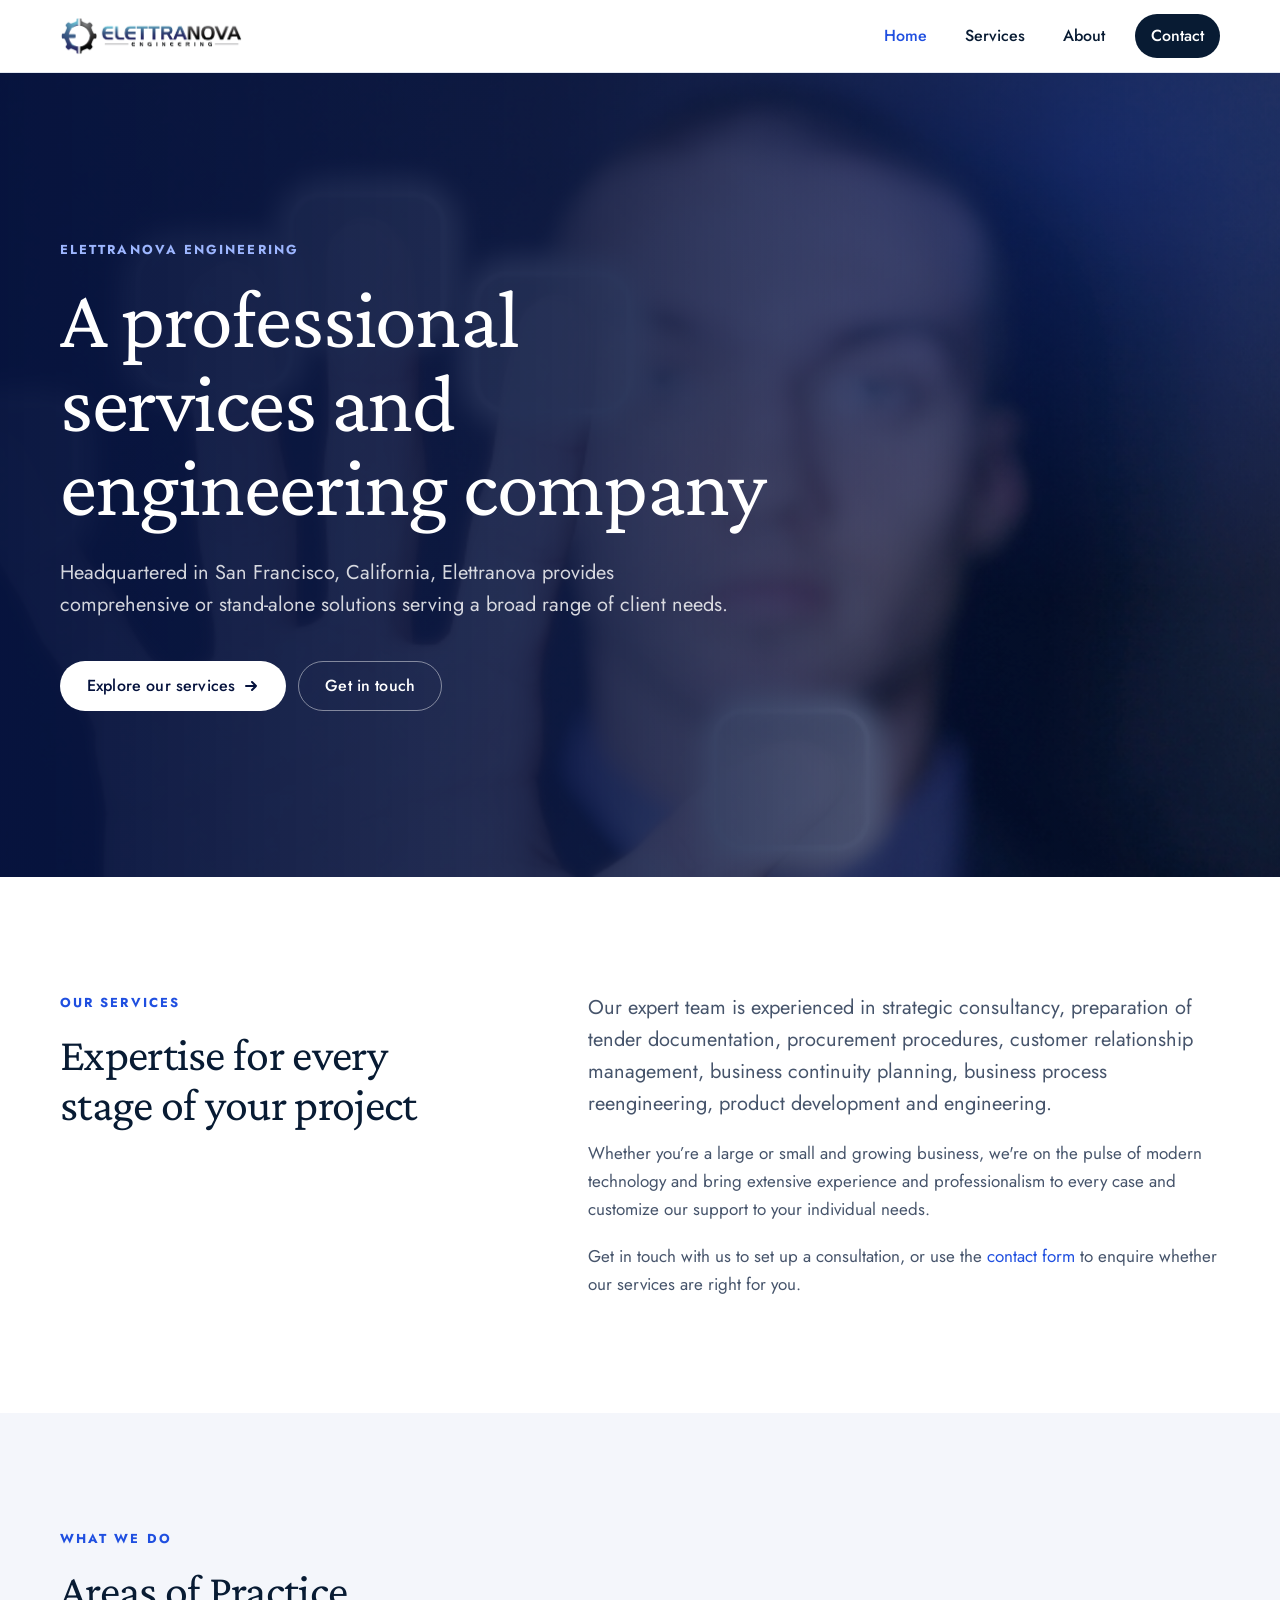
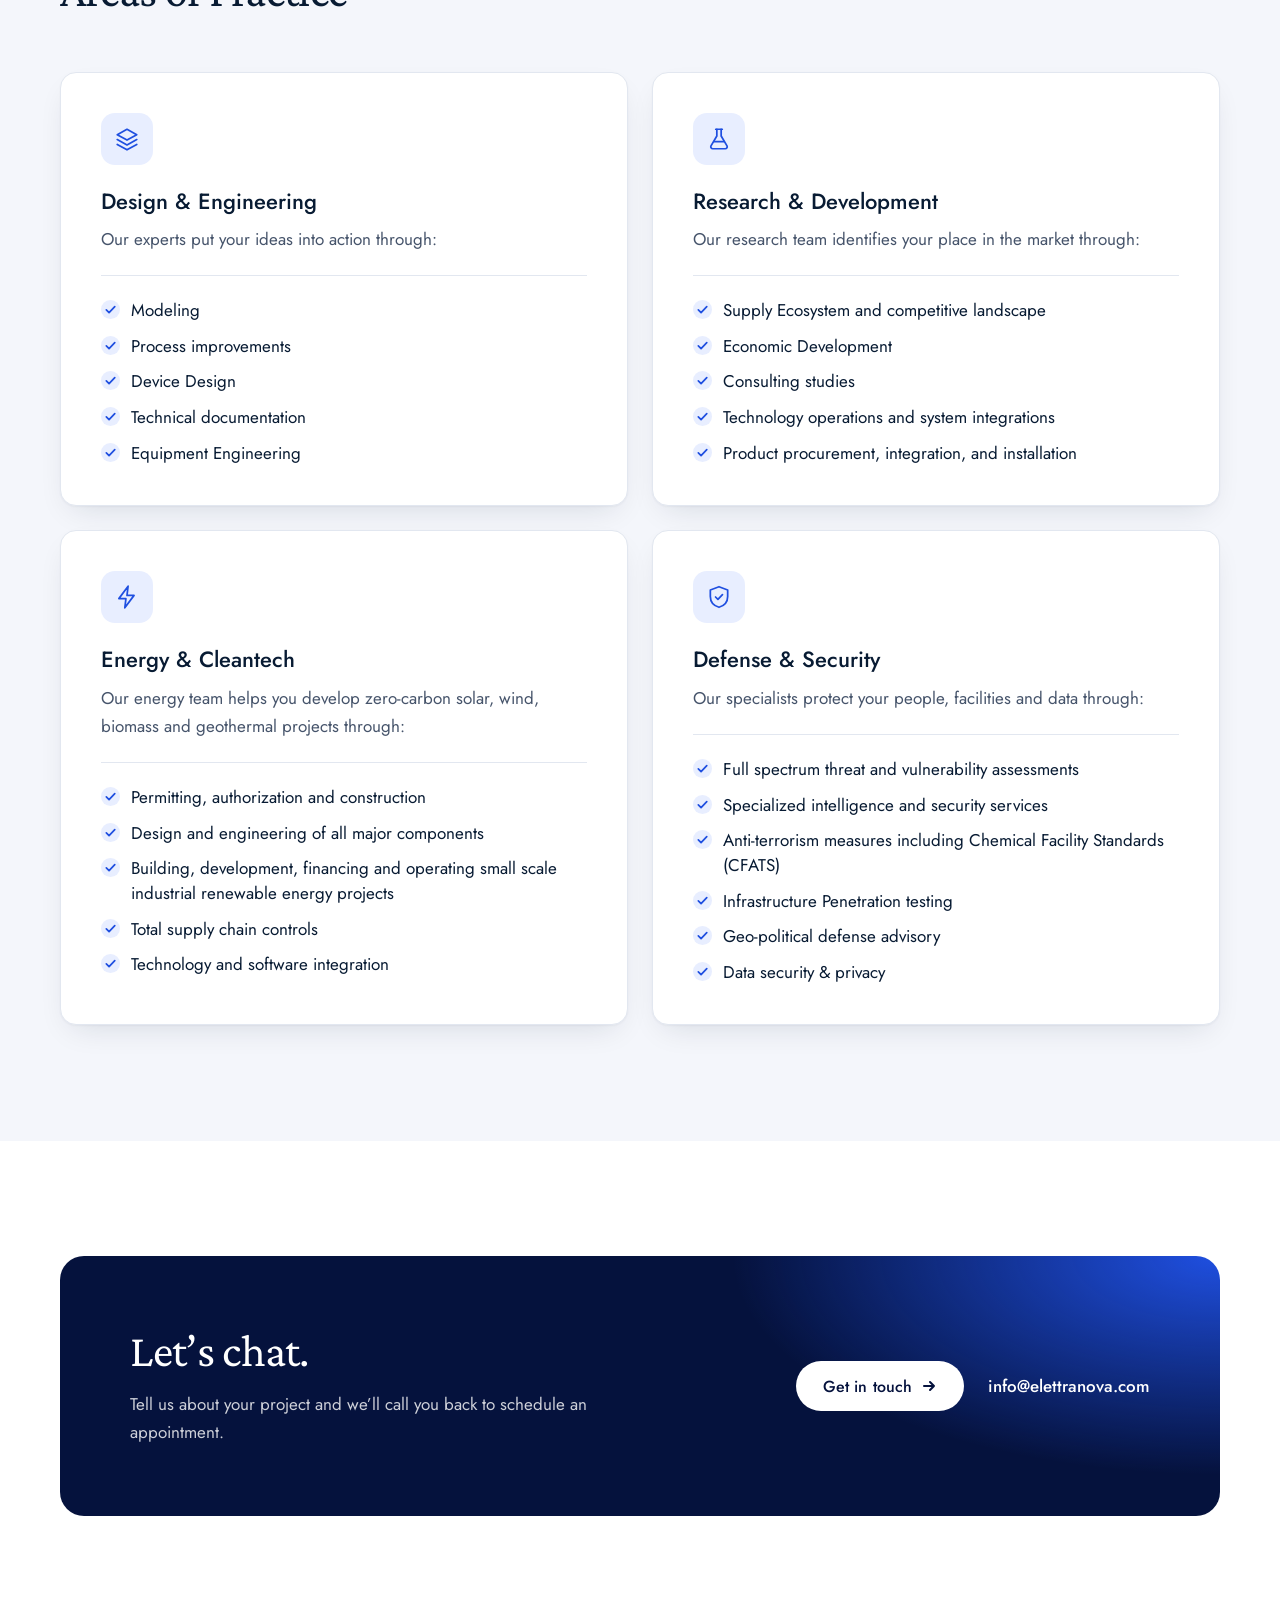
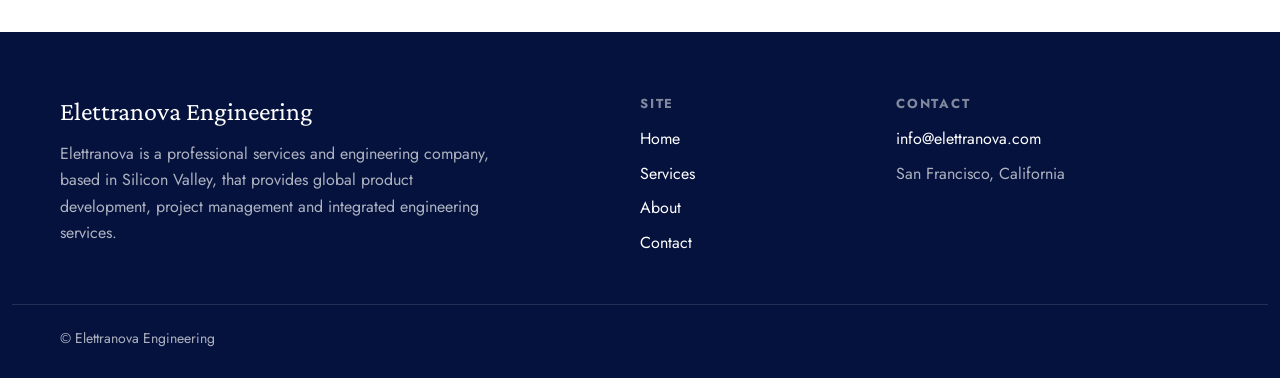
==== commit 74980500: "Rewrite practice-area copy on service cards Co-Authored-By: Claude Fable 5.2 <noreply@anthropic.com>" ====
--- a/index.html
+++ b/index.html
@@ -71,7 +71,7 @@
           <article class="card" id="design">
             <span class="card-icon"><svg viewBox="0 0 24 24" aria-hidden="true"><path d="M12 3l9 5-9 5-9-5 9-5z"/><path d="M3 12.5l9 5 9-5"/><path d="M3 17l9 5 9-5"/></svg></span>
             <h3>Design &amp; Engineering</h3>
-            <p>At <strong>Elettranova</strong> we put your ideas into action. Our experienced and knowledgeable team will help you create new product and infrastructure designs and improve upon existing ones to make better, more efficient products.</p>
+            <p>Our experts put your ideas into action through:</p>
             <ul class="checklist">
               <li>Modeling</li>
               <li>Process improvements</li>
@@ -83,31 +83,31 @@
           <article class="card" id="research">
             <span class="card-icon"><svg viewBox="0 0 24 24" aria-hidden="true"><path d="M9 3h6"/><path d="M10 3v6.2L4.6 18.4A1.8 1.8 0 0 0 6.2 21h11.6a1.8 1.8 0 0 0 1.6-2.6L14 9.2V3"/><path d="M7.6 14.5h8.8"/></svg></span>
             <h3>Research &amp; Development</h3>
-            <p>Our Research and Development team helps secure your place in the market. We conduct research to identify competition and develop your products to be top of the line.</p>
+            <p>Our research team identifies your place in the market through:</p>
             <ul class="checklist">
-              <li>Tool Procurement, installation, relocation &amp; maintenance</li>
-              <li>Forensic and tool inspection</li>
-              <li>High Tech Operations/IE</li>
-              <li>Consulting Studies</li>
-              <li>Supplier Ecosystem</li>
+              <li>Supply Ecosystem and competitive landscape</li>
               <li>Economic Development</li>
+              <li>Consulting studies</li>
+              <li>Technology operations and system integrations</li>
+              <li>Product procurement, integration, and installation</li>
             </ul>
           </article>
           <article class="card" id="energy">
             <span class="card-icon"><svg viewBox="0 0 24 24" aria-hidden="true"><path d="M13 2L4.5 13.5H11L10 22l8.5-11.5H12L13 2z"/></svg></span>
             <h3>Energy &amp; Cleantech</h3>
-            <p>Our Energy and Clean Tech division concentrates on helping you develop technologies that will leave a zero-carbon footprint and lead to returns on investments. We support solar, wind, biomass and geothermal projects for:</p>
+            <p>Our energy team helps you develop zero-carbon solar, wind, biomass and geothermal projects through:</p>
             <ul class="checklist">
               <li>Permitting, authorization and construction</li>
               <li>Design and engineering of all major components</li>
               <li>Building, development, financing and operating small scale industrial renewable energy projects</li>
               <li>Total supply chain controls</li>
+              <li>Technology and software integration</li>
             </ul>
           </article>
           <article class="card" id="defense">
             <span class="card-icon"><svg viewBox="0 0 24 24" aria-hidden="true"><path d="M12 2.5l8 3v6c0 5-3.4 8.6-8 10-4.6-1.4-8-5-8-10v-6l8-3z"/><path d="M8.8 12l2.2 2.2 4.2-4.4"/></svg></span>
             <h3>Defense &amp; Security</h3>
-            <p>Our Defense and Security division focuses on security, scalability, as well as products ease of use, and collaboration.</p>
+            <p>Our specialists protect your people, facilities and data through:</p>
             <ul class="checklist">
               <li>Full spectrum threat and vulnerability assessments</li>
               <li>Specialized intelligence and security services</li>
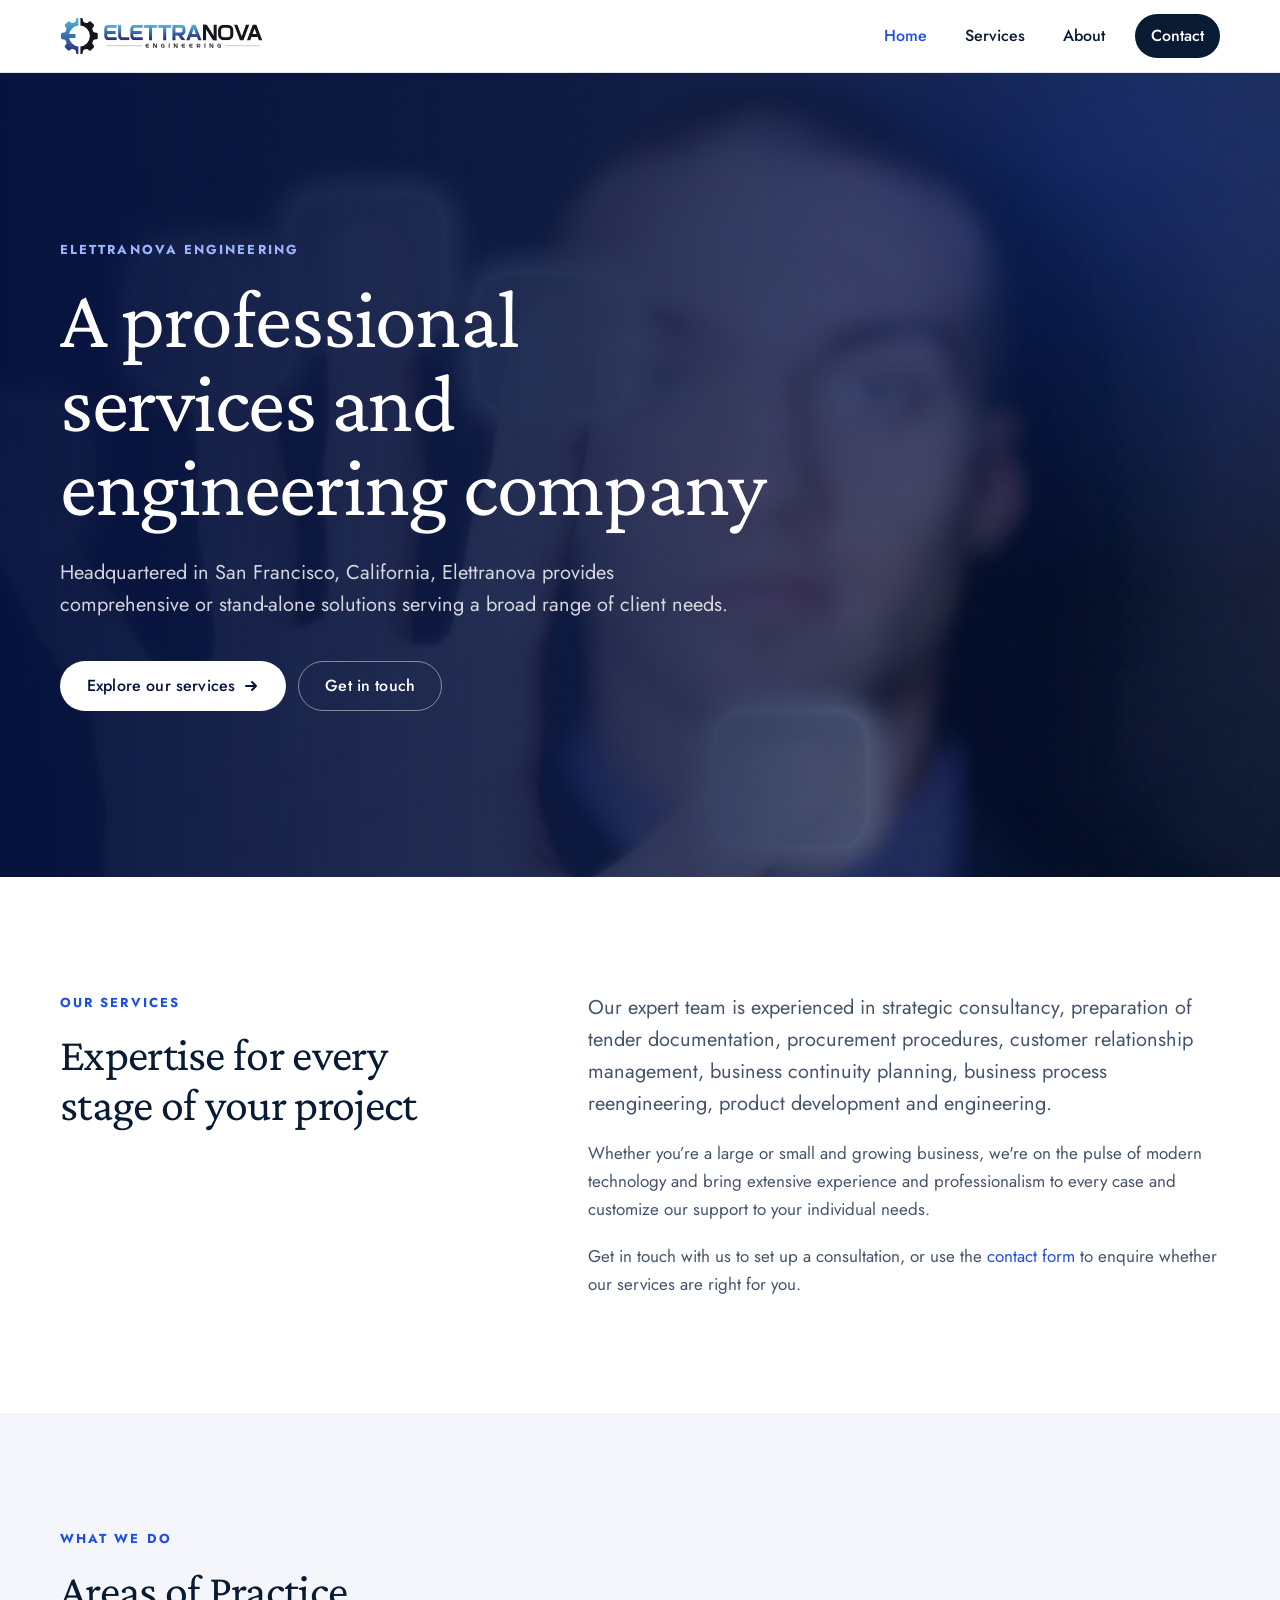
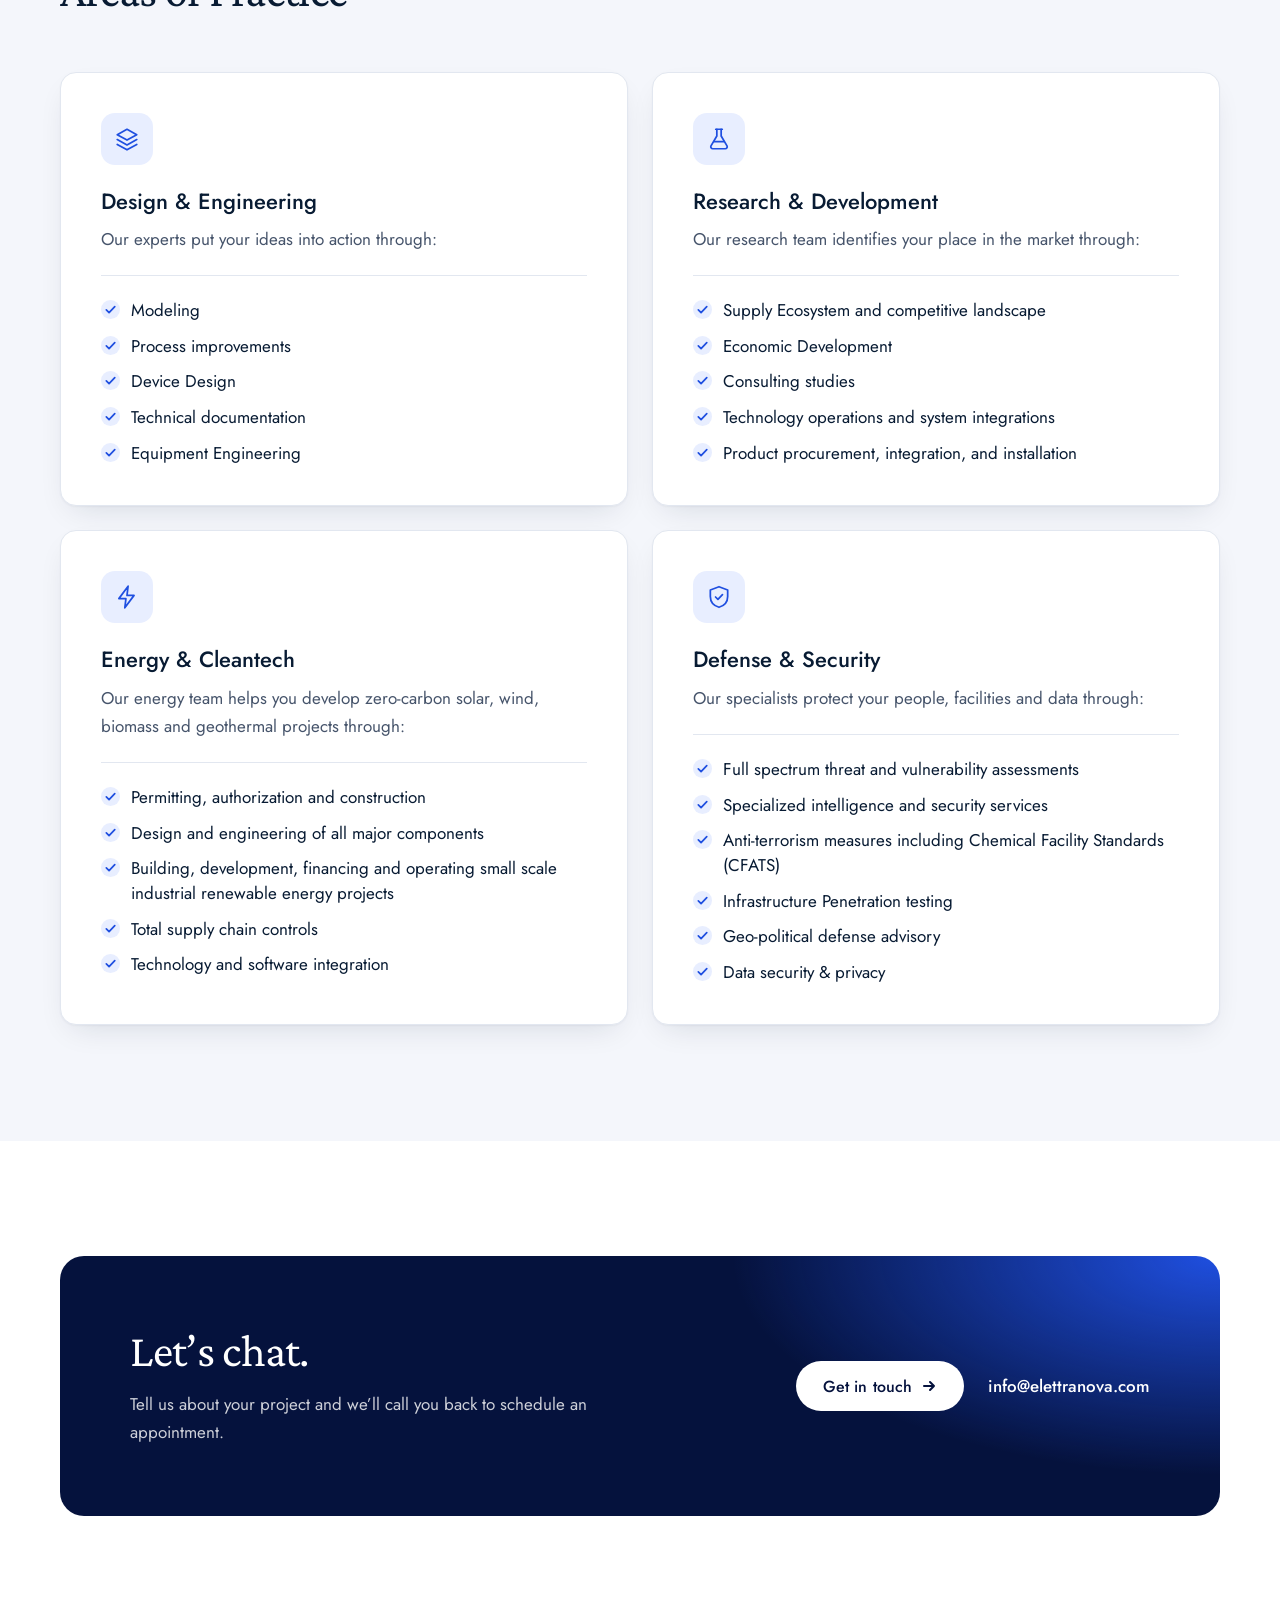
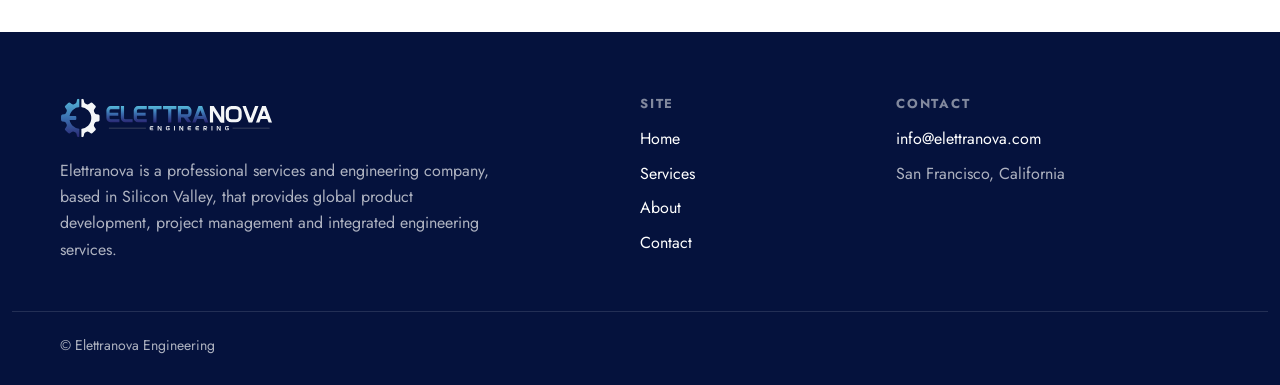
==== commit fb307f9d: "Use new brand assets: vector logos, favicon and app icons Co-Authored-By: Claude Fable 5.2 <noreply@" ====
--- a/index.html
+++ b/index.html
@@ -5,21 +5,26 @@
   <meta name="viewport" content="width=device-width, initial-scale=1">
   <title>Elettranova Engineering</title>
   <meta name="description" content="A professional services and engineering company">
-  <link rel="canonical" href="https://www.elettranova.com/">
+  <link rel="canonical" href="https://elettranova.com/">
   <meta property="og:site_name" content="Elettranova Engineering">
   <meta property="og:title" content="Elettranova Engineering">
   <meta property="og:type" content="website">
-  <meta property="og:url" content="https://www.elettranova.com/">
+  <meta property="og:url" content="https://elettranova.com/">
   <meta property="og:description" content="A professional services and engineering company">
+  <meta property="og:image" content="https://elettranova.com/assets/img/icon-512.png">
   <meta name="twitter:card" content="summary">
   <meta name="theme-color" content="#05123d">
+  <link rel="icon" href="./favicon.ico" sizes="48x48">
+  <link rel="icon" href="./favicon.svg" type="image/svg+xml">
+  <link rel="apple-touch-icon" href="./apple-touch-icon.png">
+  <link rel="manifest" href="./site.webmanifest">
   <link rel="preload" href="./assets/fonts/jost-latin-400-normal.woff2" as="font" type="font/woff2" crossorigin>
   <link rel="stylesheet" href="./assets/css/style.css">
 </head>
 <body>
   <header class="site-header">
     <div class="wrap header-inner">
-      <a class="logo" href="./"><img src="./assets/img/logo.png" alt="Elettranova Engineering" width="1500" height="327"></a>
+      <a class="logo" href="./"><img src="./assets/img/elettranova-logo.svg" alt="Elettranova Engineering" width="1333" height="270"></a>
       <button class="mobile-nav-toggle" type="button" aria-label="Open menu" aria-expanded="false" aria-controls="site-nav">
         <svg class="icon-hamburger" viewBox="0 0 24 24" aria-hidden="true"><path d="M3 6.5h18M3 12h18M3 17.5h18"/></svg>
         <svg class="icon-close" viewBox="0 0 24 24" aria-hidden="true"><path d="M5 5l14 14M19 5L5 19"/></svg>
@@ -140,7 +145,7 @@
   <footer class="site-footer">
     <div class="wrap footer-inner">
       <div>
-        <p class="brand">Elettranova Engineering</p>
+        <img class="footer-logo" src="./assets/img/elettranova-logo-dark.svg" alt="Elettranova Engineering" width="1333" height="270" loading="lazy">
         <p>Elettranova is a professional services and engineering company, based in Silicon Valley, that provides global product development, project management and integrated engineering services.</p>
       </div>
       <div>
--- a/assets/css/style.css
+++ b/assets/css/style.css
@@ -103,7 +103,7 @@
 }
 .header-inner { display: flex; align-items: center; justify-content: space-between; gap: 24px; min-height: 72px; }
 .logo { flex: none; }
-.logo img { width: auto; height: 40px; }
+.logo img { width: auto; height: 42px; }
 .site-nav { display: flex; align-items: center; gap: 6px; }
 .site-nav a {
   padding: 9px 16px;
@@ -319,8 +319,8 @@
 /* ---------- Footer ---------- */
 .site-footer { background: var(--navy-deep); color: rgba(255, 255, 255, .68); font-size: 16px; }
 .footer-inner { display: grid; grid-template-columns: minmax(0, 5fr) minmax(0, 2fr) minmax(0, 3fr); gap: 40px; padding-top: 64px; padding-bottom: 48px; }
-.site-footer .brand { font-family: var(--serif); font-size: 26px; color: #fff; line-height: 1.2; }
-.site-footer .brand + p { max-width: 44ch; margin-top: 14px; }
+.footer-logo { width: auto; height: 44px; }
+.footer-logo + p { max-width: 44ch; margin-top: 18px; }
 .site-footer h3 { margin-bottom: 14px; color: rgba(255, 255, 255, .5); font-size: 13px; font-weight: 700; letter-spacing: .14em; text-transform: uppercase; }
 .site-footer ul { list-style: none; padding: 0; }
 .site-footer li + li { margin-top: 8px; }
